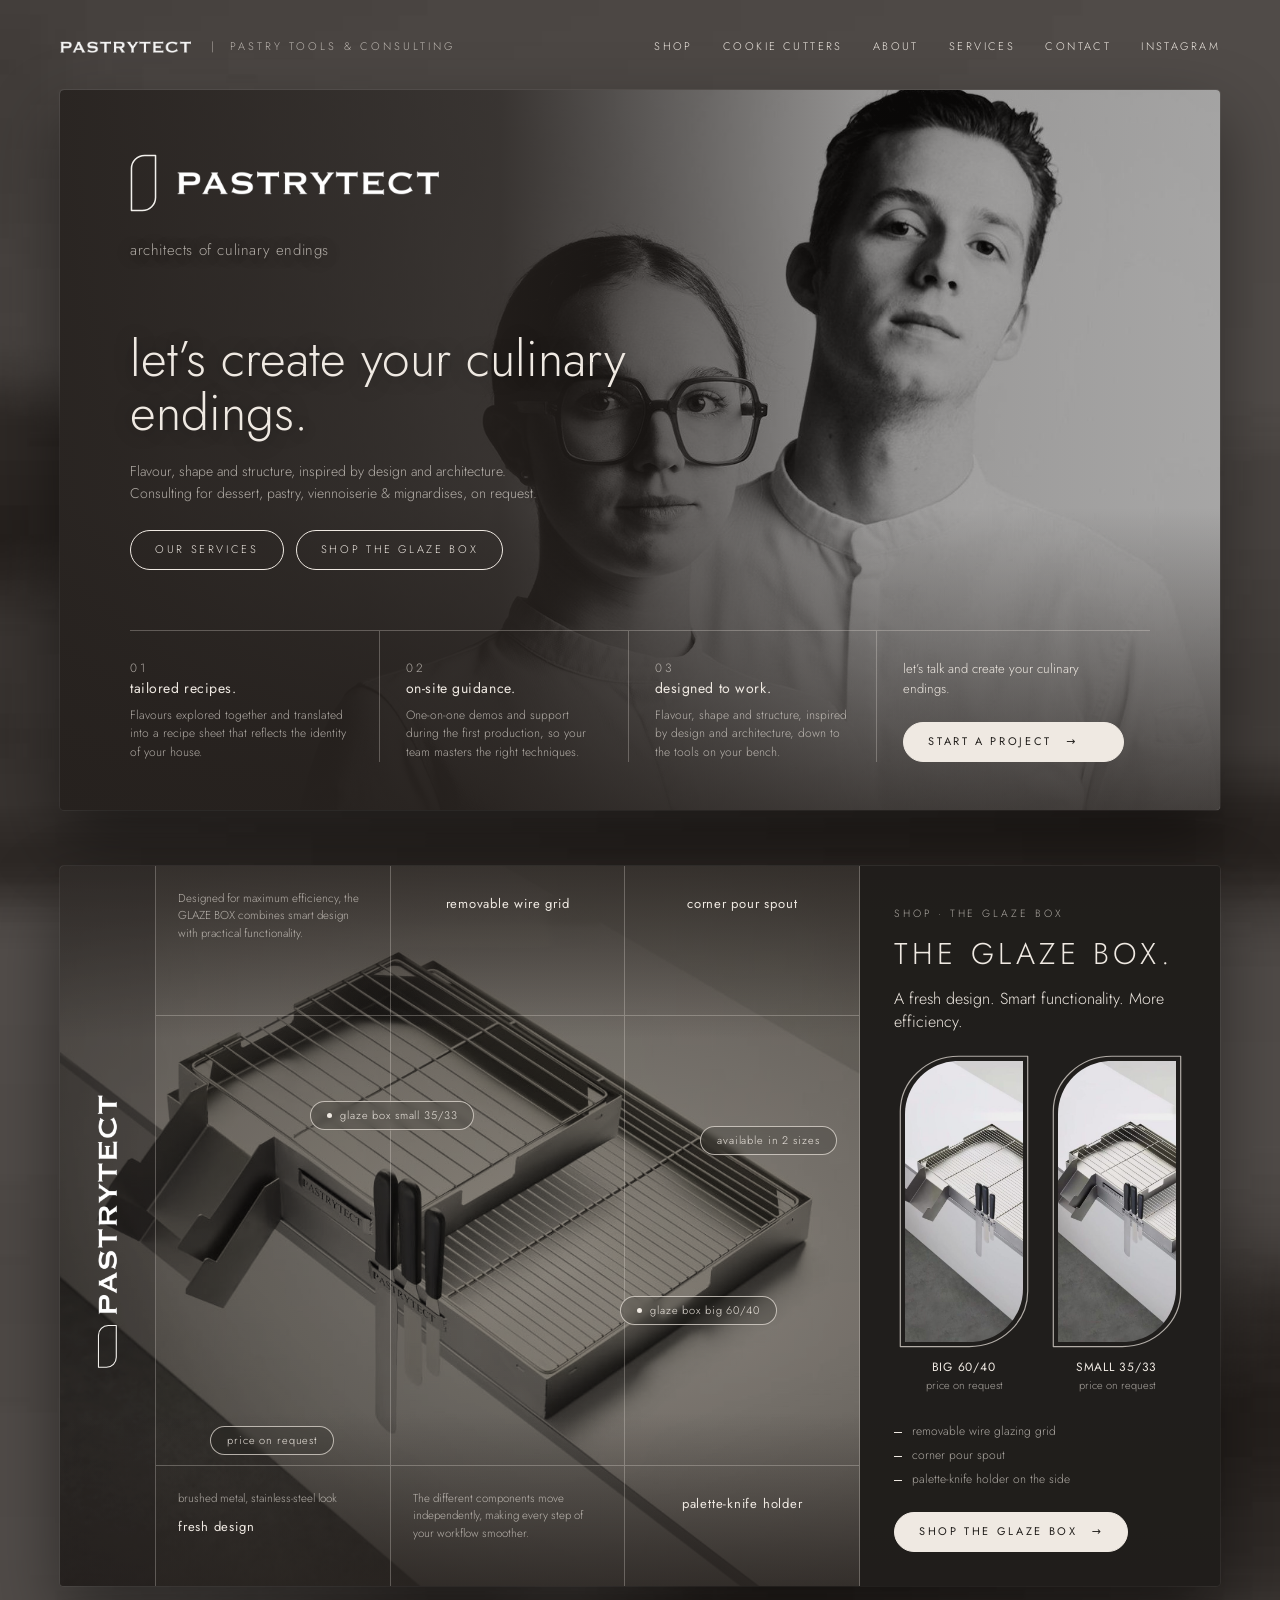
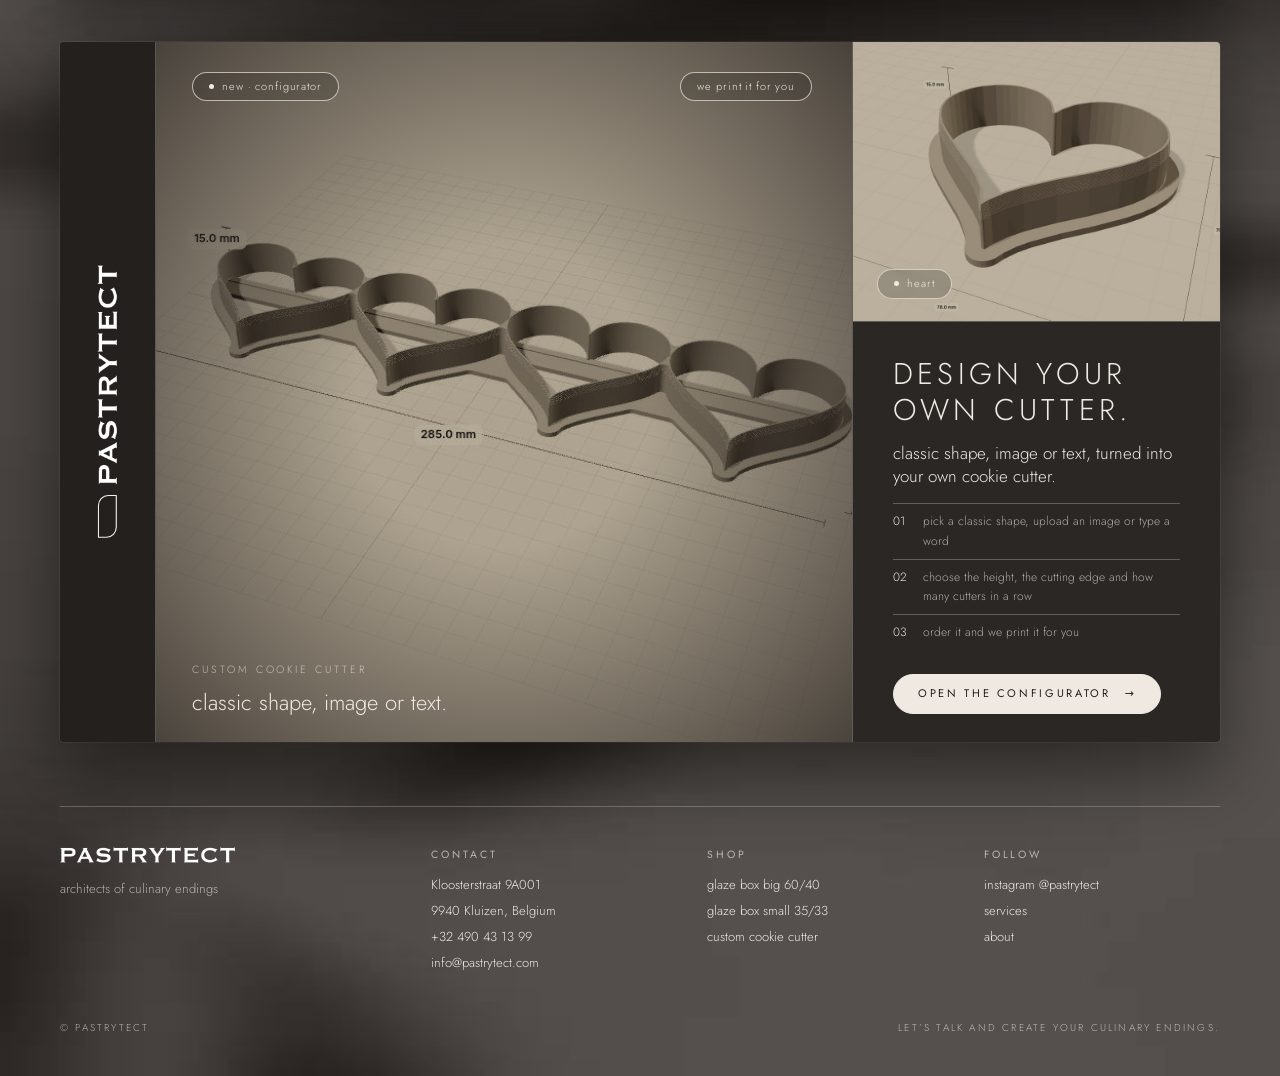
==== index.html @ 050d7090 "Website: logo-shaped photo frames and new slogan" ====
<!doctype html>
<html lang="en"><head><meta charset="utf-8"><meta name="viewport" content="width=device-width, initial-scale=1">
<title>PASTRYTECT — architects of culinary endings</title>
<meta name="description" content="PASTRYTECT: pastry consulting, the GLAZE BOX and a custom cookie cutter configurator. Let’s create your culinary endings.">
<meta name="theme-color" content="#2b2724">
<link rel="icon" href="data:image/svg+xml,%3Csvg xmlns=%27http://www.w3.org/2000/svg%27 viewBox=%270 0 32 32%27%3E%3Crect width=%2732%27 height=%2732%27 rx=%276%27 fill=%27%232b2724%27/%3E%3Cpath d=%27M10 27V12a6 6 0 0 1 6-6h6v14a6 6 0 0 1-6 6z%27 fill=%27none%27 stroke=%27%23efe9e2%27 stroke-width=%272%27/%3E%3C/svg%3E">
<style>@font-face{font-family:"Jost";font-weight:100 900;font-display:swap;src:url([data-uri]) format("woff2")}
:root{--ink:#efe9e2;--mute:rgba(239,233,226,.68);--line:rgba(239,233,226,.28);--panel:#2b2724;--taupe:#3b3530;--dark:#221f1c}
*{box-sizing:border-box;margin:0;padding:0}
html{scroll-behavior:smooth;-webkit-text-size-adjust:100%}
body{font-family:"Jost",system-ui,-apple-system,"Helvetica Neue",Arial,sans-serif;font-weight:300;color:var(--ink);background:var(--taupe) url([data-uri]) center top/100% 100% no-repeat;-webkit-font-smoothing:antialiased;font-size:13px;line-height:1.6;overflow-x:hidden;min-height:100vh}
img{display:block;max-width:100%}
a{color:inherit;text-decoration:none}
:focus-visible{outline:1px solid var(--ink);outline-offset:3px}
.wrap{max-width:1240px;margin:0 auto;padding:0 40px}
.caps{font-size:10.5px;letter-spacing:.28em;text-transform:uppercase}
.mute{color:var(--mute)}
/* top bar */
.top{position:relative;display:flex;justify-content:space-between;align-items:center;padding:34px 0 30px;font-size:11px;letter-spacing:.3em;text-transform:uppercase;z-index:20}
.top .home{display:flex;align-items:center;gap:14px;color:var(--mute)}
.top .home img{height:12px;width:auto;opacity:.95}
.top .home span{letter-spacing:.28em}
.top nav{display:flex;gap:30px;letter-spacing:.22em}
.top nav a{position:relative;padding:4px 0}
.top nav a::after{content:"";position:absolute;left:0;right:100%;bottom:0;height:1px;background:var(--ink);transition:right .25s}
.top nav a:hover::after,.top nav a[aria-current]::after{right:0}
.menu-toggle{position:absolute;opacity:0;pointer-events:none}
.burger{display:none;cursor:pointer;width:40px;height:40px;align-items:center;justify-content:center;flex-direction:column;gap:6px}
.burger i{display:block;width:22px;height:1px;background:var(--ink);transition:transform .25s}
/* panels */
.panel{position:relative;overflow:hidden;border-radius:4px;box-shadow:0 30px 70px rgba(0,0,0,.45),0 0 0 1px rgba(255,255,255,.07);background:var(--panel)}
.panel+.panel{margin-top:56px}
.ph{position:absolute;inset:0;width:100%;height:100%;object-fit:cover}
.pill{display:inline-flex;align-items:center;gap:8px;border:1px solid rgba(239,233,226,.7);border-radius:999px;padding:5px 16px;font-size:11px;letter-spacing:.08em;background:rgba(30,27,25,.22);-webkit-backdrop-filter:blur(3px);backdrop-filter:blur(3px);white-space:nowrap;transition:background .2s,color .2s}
a.pill:hover{background:var(--ink);color:var(--dark)}
a.pill:hover i{background:var(--dark)}
.pill i{width:5px;height:5px;border-radius:50%;background:var(--ink)}
.btn{display:inline-flex;align-items:center;gap:14px;border:1px solid var(--ink);border-radius:999px;padding:10px 24px;font-size:11px;letter-spacing:.24em;text-transform:uppercase;transition:background .2s,color .2s;white-space:nowrap}
.btn.solid{background:var(--ink);color:var(--dark);font-weight:400}
.btn.solid:hover{background:transparent;color:var(--ink)}
.btn:not(.solid):hover{background:var(--ink);color:var(--dark)}
.btns{display:flex;flex-wrap:wrap;gap:12px}
.brand{display:flex;align-items:center;gap:20px}
.brand img.m{height:58px;width:auto}
.brand img.w{height:24px;width:auto}
.side{position:relative;z-index:2;border-right:1px solid var(--line);display:flex;align-items:center;justify-content:center;background:rgba(30,27,25,.25)}
.vlogo{transform:rotate(-90deg);display:flex;align-items:center;gap:22px;white-space:nowrap}
.vlogo img{flex-shrink:0;max-width:none}
.vlogo img.m{height:44px;width:auto;transform:rotate(90deg)}
.vlogo img.w{height:20px;width:auto}
/* panel 1 */
.p1{min-height:720px}
.p1 .ph{object-position:70% 35%;filter:grayscale(1) contrast(1.05) brightness(.78)}
.p1::before{content:"";position:absolute;inset:0;background:linear-gradient(90deg,rgba(38,33,30,.96) 0%,rgba(38,33,30,.86) 38%,rgba(38,33,30,.25) 70%,rgba(38,33,30,.15) 100%),linear-gradient(0deg,rgba(38,33,30,.78),transparent 42%);z-index:1}
.p1 .in{position:relative;z-index:2;min-height:720px;display:flex;flex-direction:column;justify-content:space-between;padding:64px 70px 48px}
.p1 .tag{margin-top:26px;font-size:15px;color:var(--mute);letter-spacing:.04em}
.p1 h1{font-weight:300;font-size:50px;line-height:1.08;max-width:560px;margin-top:70px}
.p1 .tag,.p1 h1{text-shadow:0 1px 18px rgba(0,0,0,.35)}
.p1 .lede{max-width:430px;margin-top:20px;color:var(--mute);font-size:14px}
.p1 .lede+.btns{margin-top:26px}
.svc{display:grid;grid-template-columns:repeat(3,1fr) 1.1fr;border-top:1px solid var(--line);margin-top:48px;scroll-margin-top:30px}
.svc>div{padding:22px 26px 0 0}
.svc>div+div{padding-left:26px;border-left:1px solid var(--line)}
.svc h3{font-weight:400;font-size:14px;letter-spacing:.04em}
.svc p{font-size:12px;color:var(--mute);margin-top:6px;line-height:1.55}
.svc .cta{display:flex;flex-direction:column;justify-content:space-between;gap:14px}
.svc .cta p{font-size:13px;color:var(--ink)}
/* panel 2 */
.p2{height:720px;display:grid;grid-template-columns:96px 1fr 1fr 1fr 360px}
.p2 .ph{width:calc(100% - 360px);filter:brightness(.5) sepia(.35) saturate(.7) contrast(1.05);object-position:50% 46%}
.p2::before{content:"";position:absolute;inset:0;background:linear-gradient(180deg,rgba(38,33,30,.7) 0,rgba(38,33,30,0) 24%,rgba(38,33,30,0) 76%,rgba(38,33,30,.75) 100%),radial-gradient(ellipse at 45% 55%,rgba(43,39,36,0) 0%,rgba(43,39,36,.5) 80%);z-index:1}
.gcol{position:relative;z-index:2;border-right:1px solid var(--line);display:grid;grid-template-rows:150px 1fr 120px}
.gcol>div{border-bottom:1px solid var(--line);padding:24px 22px}
.gcol>div:last-child{border-bottom:0}
.gcol .t{font-size:11.5px;color:var(--mute);line-height:1.55;max-width:200px}
.gcol h4{font-weight:400;font-size:13px;letter-spacing:.06em;text-align:center;margin-top:4px}
.gcol h4.l{text-align:left;margin-top:10px}
.pills{position:absolute;z-index:3;left:0;top:0;width:calc(100% - 360px);height:100%;pointer-events:none}
.pills .pill{position:absolute;pointer-events:auto}
.shopcol{position:relative;z-index:2;background:rgba(32,29,27,.9);padding:40px 34px 34px;display:flex;flex-direction:column}
.shopcol h2,.p3 h2,.pdp h1,.section-title{font-weight:300;font-size:30px;letter-spacing:.14em;text-transform:uppercase;line-height:1.2}
.shopcol .sub{font-size:16px;margin-top:16px;line-height:1.4}
.prods{display:grid;grid-template-columns:1fr 1fr;gap:14px;margin-top:28px}
.prods a{display:flex;flex-direction:column;align-items:center;text-align:center}
.prods .sym{width:min(100%,118px)}
.prods a:hover img{transform:scale(1.05)}
.prods a:hover .sym-line path{stroke:var(--ink)}
.prods b{display:block;font-weight:400;font-size:12px;letter-spacing:.06em;margin-top:16px;text-transform:uppercase}
.prods a>span{font-size:11px;color:var(--mute)}
.dash{list-style:none;font-size:12px;color:var(--mute)}
.dash li{padding-left:18px;position:relative;margin-top:5px}
.dash li::before{content:"";position:absolute;left:0;top:10px;width:8px;height:1px;background:var(--ink)}
.shopcol .dash{margin-top:22px}
.shopcol .btn{margin-top:auto;align-self:flex-start}
/* panel 3 */
.p3{height:700px;display:grid;grid-template-columns:96px 1.9fr 1fr}
.p3 .side{background:rgba(30,27,25,.55)}
.p3 .vis{position:relative;overflow:hidden;border-right:1px solid var(--line);display:block}
.p3 .vis img{position:absolute;inset:0;width:100%;height:100%;object-fit:cover;filter:brightness(.62) sepia(.5) saturate(.8) contrast(1.08);transition:transform .6s}
.p3 .vis:hover img{transform:scale(1.03)}
.p3 .vis::after{content:"";position:absolute;inset:0;background:radial-gradient(ellipse at 50% 50%,rgba(38,33,30,0) 30%,rgba(38,33,30,.75) 100%)}
.p3 .vis .pill{position:absolute;z-index:2}
.p3 .vis .lbl{position:absolute;z-index:2;left:36px;bottom:30px}
.p3 .vis .lbl p+p{font-size:22px;margin-top:6px}
.p3 .right{display:grid;grid-template-rows:280px 1fr}
.p3 .thumb{position:relative;border-bottom:1px solid var(--line);overflow:hidden;display:block}
.p3 .thumb img{width:100%;height:100%;object-fit:cover;filter:brightness(.7) sepia(.35)}
.p3 .thumb .pill{position:absolute;left:24px;bottom:22px}
.p3 .copy{padding:34px 40px 36px;display:flex;flex-direction:column}
.p3 .q{font-size:17px;margin-top:14px;line-height:1.35}
.steps{list-style:none;margin-top:16px;font-size:12px;color:var(--mute)}
.steps li{display:grid;grid-template-columns:30px 1fr;padding:8px 0;border-top:1px solid var(--line)}
.steps li span{color:var(--ink)}
.p3 .btn{margin-top:auto;align-self:flex-start}
/* footer */
footer{padding:64px 0 40px;scroll-margin-top:20px}
.fgrid{display:grid;grid-template-columns:1.4fr 1fr 1fr 1fr;gap:40px;border-top:1px solid var(--line);padding-top:40px}
.fgrid .w{height:16px;width:auto}
.fgrid .tag{margin-top:16px;color:var(--mute);max-width:280px}
.fgrid h4{font-weight:400;font-size:10.5px;letter-spacing:.28em;text-transform:uppercase;color:var(--mute);margin-bottom:12px}
.fgrid ul{list-style:none;font-size:13px}
.fgrid li+li{margin-top:5px}
.fgrid a:hover{color:var(--mute)}
.fbot{display:flex;justify-content:space-between;margin-top:46px;font-size:10px;letter-spacing:.22em;text-transform:uppercase;color:var(--mute)}
.mob{display:none!important}
/* ---------- product page ---------- */
.crumbs{font-size:10.5px;letter-spacing:.24em;text-transform:uppercase;color:var(--mute);margin:0 0 18px}
.crumbs a:hover{color:var(--ink)}
.pdp{display:grid;grid-template-columns:96px 1.25fr 1fr;scroll-margin-top:24px}
.gal{display:grid;grid-template-columns:1fr 1fr;grid-template-rows:minmax(440px,1fr) auto;gap:1px;background:var(--line);border-right:1px solid var(--line)}
.gal figure{position:relative;overflow:hidden;background:var(--dark)}
.gal figure.wide{grid-column:1/-1}
.gal figure.wide img{position:absolute;inset:0}
.gal figure:not(.wide){aspect-ratio:1/1}
.gal img{width:100%;height:100%;object-fit:cover}
.gal figure .pill{position:absolute;left:20px;bottom:18px}
.info{padding:44px 40px 40px;display:flex;flex-direction:column}
.pdp h1{margin-top:14px}
.price{font-size:20px;margin-top:18px}
.note{color:var(--mute);margin-top:4px;max-width:360px}
.sizes{display:flex;gap:26px;margin-top:24px;flex-wrap:wrap}
.sizes a{display:flex;align-items:flex-end;gap:12px;font-size:11px;letter-spacing:.1em;color:var(--mute)}
.sizes .sym{width:34px;--o:3px}
.sizes em{font-style:normal;padding-bottom:2px;border-bottom:1px solid transparent}
.sizes a img{filter:brightness(.6) grayscale(.4);transition:filter .3s}
.sizes a.on,.sizes a:hover{color:var(--ink)}
.sizes a.on em{border-color:var(--ink)}
.sizes a.on img,.sizes a:hover img{filter:none}
.sizes a.on .sym-line path,.sizes a:hover .sym-line path{stroke:var(--ink)}
.info .btns{margin-top:24px}
.desc{margin-top:28px;font-size:13.5px;color:var(--mute);line-height:1.65}
.desc p+p{margin-top:10px;color:var(--ink)}
.spec{list-style:none;margin-top:24px;font-size:12px}
.spec li{display:grid;grid-template-columns:150px 1fr;gap:16px;padding:9px 0;border-top:1px solid var(--line)}
.spec li:last-child{border-bottom:1px solid var(--line)}
.spec li span:first-child{color:var(--mute);letter-spacing:.06em}
.tbc{font-style:italic;color:var(--mute)}
.related{display:grid;grid-template-columns:96px 1fr 1fr}
.related a.card{position:relative;min-height:380px;display:flex;flex-direction:column;justify-content:flex-end;padding:30px 34px;overflow:hidden;border-right:1px solid var(--line)}
.related a.card:last-child{border-right:0}
.related a.card img{position:absolute;inset:0;width:100%;height:100%;object-fit:cover;filter:brightness(.5) sepia(.35) saturate(.75);transition:transform .6s}
.related a.card:hover img{transform:scale(1.04)}
.related a.card::after{content:"";position:absolute;inset:0;background:linear-gradient(0deg,rgba(34,31,28,.9),rgba(34,31,28,0) 65%)}
.related a.card>*:not(img){position:relative;z-index:2}
.related .card h3{font-weight:300;font-size:24px;letter-spacing:.12em;text-transform:uppercase;margin-top:8px}
.related .card p{color:var(--mute);margin-top:6px;max-width:380px}
.related .card .pill{align-self:flex-start;margin-top:16px}
/* ---------- tablet ---------- */
@media (max-width:1100px){
 .top nav{gap:20px}
 .p2{grid-template-columns:70px 1fr 1fr 1fr 320px}.p2 .ph,.pills{width:calc(100% - 320px)}
 .p3{grid-template-columns:70px 1.5fr 1fr}
 .pdp{grid-template-columns:70px 1fr 1fr}.related{grid-template-columns:70px 1fr 1fr}
}
/* ---------- mobile ---------- */
@media (max-width:860px){
 .wrap{padding:0 14px}
 .top{padding:18px 4px 16px;flex-wrap:wrap}
 .top .home span{display:none}
 .top .home img{height:13px}
 .burger{display:flex}
 .top nav{display:none;position:absolute;top:100%;left:0;right:0;flex-direction:column;gap:0;background:rgba(34,31,28,.97);border:1px solid var(--line);border-radius:4px;padding:8px 20px;box-shadow:0 20px 40px rgba(0,0,0,.4)}
 .top nav a{padding:13px 0;border-bottom:1px solid var(--line)}
 .top nav a:last-child{border-bottom:0}
 .top nav a::after{display:none}
 .menu-toggle:checked~nav{display:flex}
 .menu-toggle:checked~.burger i:first-child{transform:translateY(3.5px) rotate(45deg)}
 .menu-toggle:checked~.burger i:last-child{transform:translateY(-3.5px) rotate(-45deg)}
 .dsk{display:none!important}
 .mob{display:inline-flex!important}
 .panel+.panel{margin-top:30px}
 .p1,.p1 .in{min-height:0}
 .p1 .ph{height:420px;object-position:72% 30%}
 .p1::before{background:linear-gradient(180deg,rgba(38,33,30,.2) 0,rgba(38,33,30,.55) 260px,rgba(38,33,30,.98) 430px)}
 .p1 .in{padding:34px 22px 28px}
 .brand img.m{height:40px}.brand img.w{height:16px}
 .p1 h1{font-size:34px;margin-top:190px}
 .p1 .lede{font-size:13px}
 .svc{grid-template-columns:1fr;margin-top:28px}
 .svc>div,.svc>div+div{padding:16px 0;border-left:0;border-bottom:1px solid var(--line)}
 .svc>div:last-child{border-bottom:0;padding-bottom:0}
 .p2{height:auto;grid-template-columns:44px 1fr 1fr}
 .p2 .ph{height:560px;width:100%;object-position:38% 46%}
 .p2::before{height:560px}
 .pills{width:100%;height:560px}
 .vlogo{gap:14px}.vlogo img.m{height:28px}.vlogo img.w{height:13px}
 .gcol{grid-template-rows:120px 300px 140px}
 .gcol>div{padding:16px 14px}
 .gcol.g3{display:none}
 .gcol .t{font-size:10.5px}
 .shopcol{grid-column:1/-1;padding:30px 22px;background:var(--dark)}
 .shopcol .btn{margin-top:24px}
 .p3{height:auto;grid-template-columns:44px 1fr}
 .p3 .side{grid-row:1/3}
 .p3 .vis{height:330px;border-right:0}
 .p3 .right{grid-template-rows:200px auto;grid-column:2}
 .p3 .thumb{border-top:1px solid var(--line)}
 .p3 .copy{padding:28px 22px 30px}
 .p3 .btn{margin-top:22px}
 .p3 h2,.shopcol h2,.pdp h1,.section-title{font-size:24px}
 .fgrid{grid-template-columns:1fr 1fr;gap:30px 20px}
 .fgrid>div:first-child{grid-column:1/-1}
 .fbot{flex-direction:column;gap:6px}
 .pdp{grid-template-columns:44px 1fr}
 .pdp .side{grid-row:1/3}
 .gal{border-right:0;grid-template-rows:auto auto}
 .gal figure.wide{aspect-ratio:4/3.4}
 .info{grid-column:2;padding:30px 22px 32px;border-top:1px solid var(--line)}
 .spec li{grid-template-columns:110px 1fr}
 .related{grid-template-columns:44px 1fr}
 .related .side{grid-row:1/3}
 .related a.card{grid-column:2;min-height:300px;border-right:0;padding:24px 22px}
 .related a.card+a.card{border-top:1px solid var(--line)}
}

/* pastrytect symbol frame: tall shape, rounded top-left & bottom-right (matches the logo mark, w:h = 100:238) */
.sym{--o:6px;position:relative;display:block;aspect-ratio:100/238;flex:none}
.sym .im{position:absolute;inset:0;overflow:hidden;
 -webkit-mask:url("data:image/svg+xml,%3Csvg xmlns='http://www.w3.org/2000/svg' viewBox='0 0 100 238' preserveAspectRatio='none'%3E%3Cpath d='M0 238V45A45 45 0 0 1 45 0H100V193A45 45 0 0 1 55 238Z'/%3E%3C/svg%3E") center/100% 100% no-repeat;
 mask:url("data:image/svg+xml,%3Csvg xmlns='http://www.w3.org/2000/svg' viewBox='0 0 100 238' preserveAspectRatio='none'%3E%3Cpath d='M0 238V45A45 45 0 0 1 45 0H100V193A45 45 0 0 1 55 238Z'/%3E%3C/svg%3E") center/100% 100% no-repeat}
.sym img{width:100%;height:100%;object-fit:cover;filter:brightness(.92) contrast(1.03);transition:transform .5s,filter .3s}
.sym-line{position:absolute;inset:calc(var(--o)*-1);width:calc(100% + var(--o)*2);height:calc(100% + var(--o)*2);pointer-events:none;overflow:visible}
.sym-line path{fill:none;stroke:rgba(239,233,226,.7);stroke-width:1.2px;vector-effect:non-scaling-stroke;stroke-linejoin:round;transition:stroke .3s}
</style></head><body>
<div class="wrap">
  <header class="top">
    <a class="home" href="index.html" aria-label="PASTRYTECT home"><img src="[data-uri]" alt="PASTRYTECT"><span>&nbsp;|&nbsp; pastry tools &amp; consulting</span></a>
    <input type="checkbox" id="menu" class="menu-toggle" aria-label="open menu">
    <label for="menu" class="burger" aria-hidden="true"><i></i><i></i></label>
    <nav aria-label="main"><a href="product.html">shop</a><a href="configurator/">cookie cutters</a><a href="#about">about</a><a href="#services">services</a><a href="#contact">contact</a><a href="https://www.instagram.com/pastrytect/" target="_blank" rel="noopener">instagram</a></nav>
  </header>

  <main>
  <!-- PANEL 1 · about + consulting -->
  <section class="panel p1" id="about" aria-label="about PASTRYTECT">
    <img class="ph" src="[data-uri]" alt="Maxime Gaethofs and Brent Maes, the pastrytects, in white chef jackets">
    <div class="in">
      <div>
        <div class="brand"><img class="m" src="[data-uri]" alt=""><img class="w" src="[data-uri]" alt="PASTRYTECT"></div>
        <p class="tag">architects of culinary endings</p>
        <h1>let’s create your culinary endings.</h1>
        <p class="lede">Flavour, shape and structure, inspired by design and architecture. Consulting for dessert, pastry, viennoiserie &amp; mignardises, on request.</p>
        <div class="btns"><a class="btn" href="#services">our services</a><a class="btn" href="product.html">shop the glaze box</a></div>
      </div>
      <div class="svc" id="services">
        <div><p class="caps mute">01</p><h3>tailored recipes.</h3><p>Flavours explored together and translated into a recipe sheet that reflects the identity of your house.</p></div>
        <div><p class="caps mute">02</p><h3>on-site guidance.</h3><p>One-on-one demos and support during the first production, so your team masters the right techniques.</p></div>
        <div><p class="caps mute">03</p><h3>designed to work.</h3><p>Flavour, shape and structure, inspired by design and architecture, down to the tools on your bench.</p></div>
        <div class="cta"><p>let’s talk and create your culinary endings.</p><a class="btn solid" href="mailto:info@pastrytect.com?subject=Consulting%20project">start a project <span aria-hidden="true">→</span></a></div>
      </div>
    </div>
  </section>

  <!-- PANEL 2 · shop -->
  <section class="panel p2" id="shop" aria-label="shop the glaze box">
    <img class="ph" src="[data-uri]" alt="Glaze Box Small 35/33 next to the Glaze Box Big 60/40">
    <div class="side" aria-hidden="true"><div class="vlogo"><img class="m" src="[data-uri]" alt=""><img class="w" src="[data-uri]" alt=""></div></div>
    <div class="gcol"><div><p class="t">Designed for maximum efficiency, the GLAZE BOX combines smart design with practical functionality.</p></div><div></div><div><p class="t">brushed metal, stainless-steel look</p><h4 class="l dsk">fresh design</h4></div></div>
    <div class="gcol"><div><h4>removable wire grid</h4></div><div></div><div><p class="t">The different components move independently, making every step of your workflow smoother.</p></div></div>
    <div class="gcol g3"><div><h4>corner pour spout</h4></div><div></div><div><h4>palette-knife holder</h4></div></div>
    <div class="pills">
      <a class="pill dsk" href="product.html#small" style="left:250px;top:235px"><i></i>glaze box small 35/33</a>
      <a class="pill dsk" href="product.html#big" style="left:560px;top:430px"><i></i>glaze box big 60/40</a>
      <span class="pill dsk" style="left:640px;top:260px">available in 2 sizes</span>
      <span class="pill dsk" style="left:150px;top:560px">price on request</span>
      <a class="pill mob" href="product.html#small" style="left:62px;top:150px"><i></i>small 35/33</a>
      <a class="pill mob" href="product.html#big" style="left:150px;top:350px"><i></i>big 60/40</a>
    </div>
    <div class="shopcol">
      <p class="caps mute">shop · the glaze box</p>
      <h2 style="margin-top:14px">the glaze box.</h2>
      <p class="sub">A fresh design. Smart functionality. More efficiency.</p>
      <div class="prods">
        <a href="product.html#big"><span class="sym"><span class="im"><img src="[data-uri]" alt="Glaze Box Big 60/40"></span><svg class="sym-line" viewBox="0 0 100 238" preserveAspectRatio="none" aria-hidden="true"><path d="M1 237V46A45 45 0 0 1 46 1H99V192A45 45 0 0 1 54 237Z"/></svg></span><b>big 60/40</b><span>price on request</span></a>
        <a href="product.html#small"><span class="sym"><span class="im"><img src="[data-uri]" alt="Glaze Box Small 35/33 next to the Big"></span><svg class="sym-line" viewBox="0 0 100 238" preserveAspectRatio="none" aria-hidden="true"><path d="M1 237V46A45 45 0 0 1 46 1H99V192A45 45 0 0 1 54 237Z"/></svg></span><b>small 35/33</b><span>price on request</span></a>
      </div>
      <ul class="dash"><li>removable wire glazing grid</li><li>corner pour spout</li><li>palette-knife holder on the side</li></ul>
      <a class="btn solid" href="product.html">shop the glaze box <span aria-hidden="true">→</span></a>
    </div>
  </section>

  <!-- PANEL 3 · cookie cutter configurator -->
  <section class="panel p3" id="cookie-cutters" aria-label="custom cookie cutter configurator">
    <div class="side" aria-hidden="true"><div class="vlogo"><img class="m" src="[data-uri]" alt=""><img class="w" src="[data-uri]" alt=""></div></div>
    <a class="vis" href="configurator/" aria-label="open the cookie cutter configurator"><img src="[data-uri]" alt="3D preview of a row of heart-shaped cookie cutters in the configurator">
      <span class="pill" style="left:36px;top:30px"><i></i>new · configurator</span>
      <span class="pill dsk" style="right:40px;top:30px">we print it for you</span>
      <div class="lbl"><p class="caps mute">custom cookie cutter</p><p>classic shape, image or text.</p></div>
    </a>
    <div class="right">
      <a class="thumb" href="configurator/" aria-label="open the cookie cutter configurator"><img src="[data-uri]" alt="3D preview of a heart-shaped cookie cutter"><span class="pill"><i></i>heart</span></a>
      <div class="copy">
        <h2>design your own cutter.</h2>
        <p class="q">classic shape, image or text, turned into your own cookie cutter.</p>
        <ol class="steps"><li><span>01</span>pick a classic shape, upload an image or type a word</li><li><span>02</span>choose the height, the cutting edge and how many cutters in a row</li><li><span>03</span>order it and we print it for you</li></ol>
        <a class="btn solid" href="configurator/" style="margin-top:24px">open the configurator <span aria-hidden="true">→</span></a>
      </div>
    </div>
  </section>
  </main>

  <footer id="contact">
    <div class="fgrid">
      <div><img class="w" src="[data-uri]" alt="PASTRYTECT"><p class="tag">architects of culinary endings</p></div>
      <div><h4>contact</h4><ul><li>Kloosterstraat 9A001</li><li>9940 Kluizen, Belgium</li><li><a href="tel:+32490431399">+32 490 43 13 99</a></li><li><a href="mailto:info@pastrytect.com">info@pastrytect.com</a></li></ul></div>
      <div><h4>shop</h4><ul><li><a href="product.html#big">glaze box big 60/40</a></li><li><a href="product.html#small">glaze box small 35/33</a></li><li><a href="configurator/">custom cookie cutter</a></li></ul></div>
      <div><h4>follow</h4><ul><li><a href="https://www.instagram.com/pastrytect/" target="_blank" rel="noopener">instagram @pastrytect</a></li><li><a href="#services">services</a></li><li><a href="#about">about</a></li></ul></div>
    </div>
    <div class="fbot"><span>© PASTRYTECT</span><span>let’s talk and create your culinary endings.</span></div>
  </footer>
</div>
</body></html>
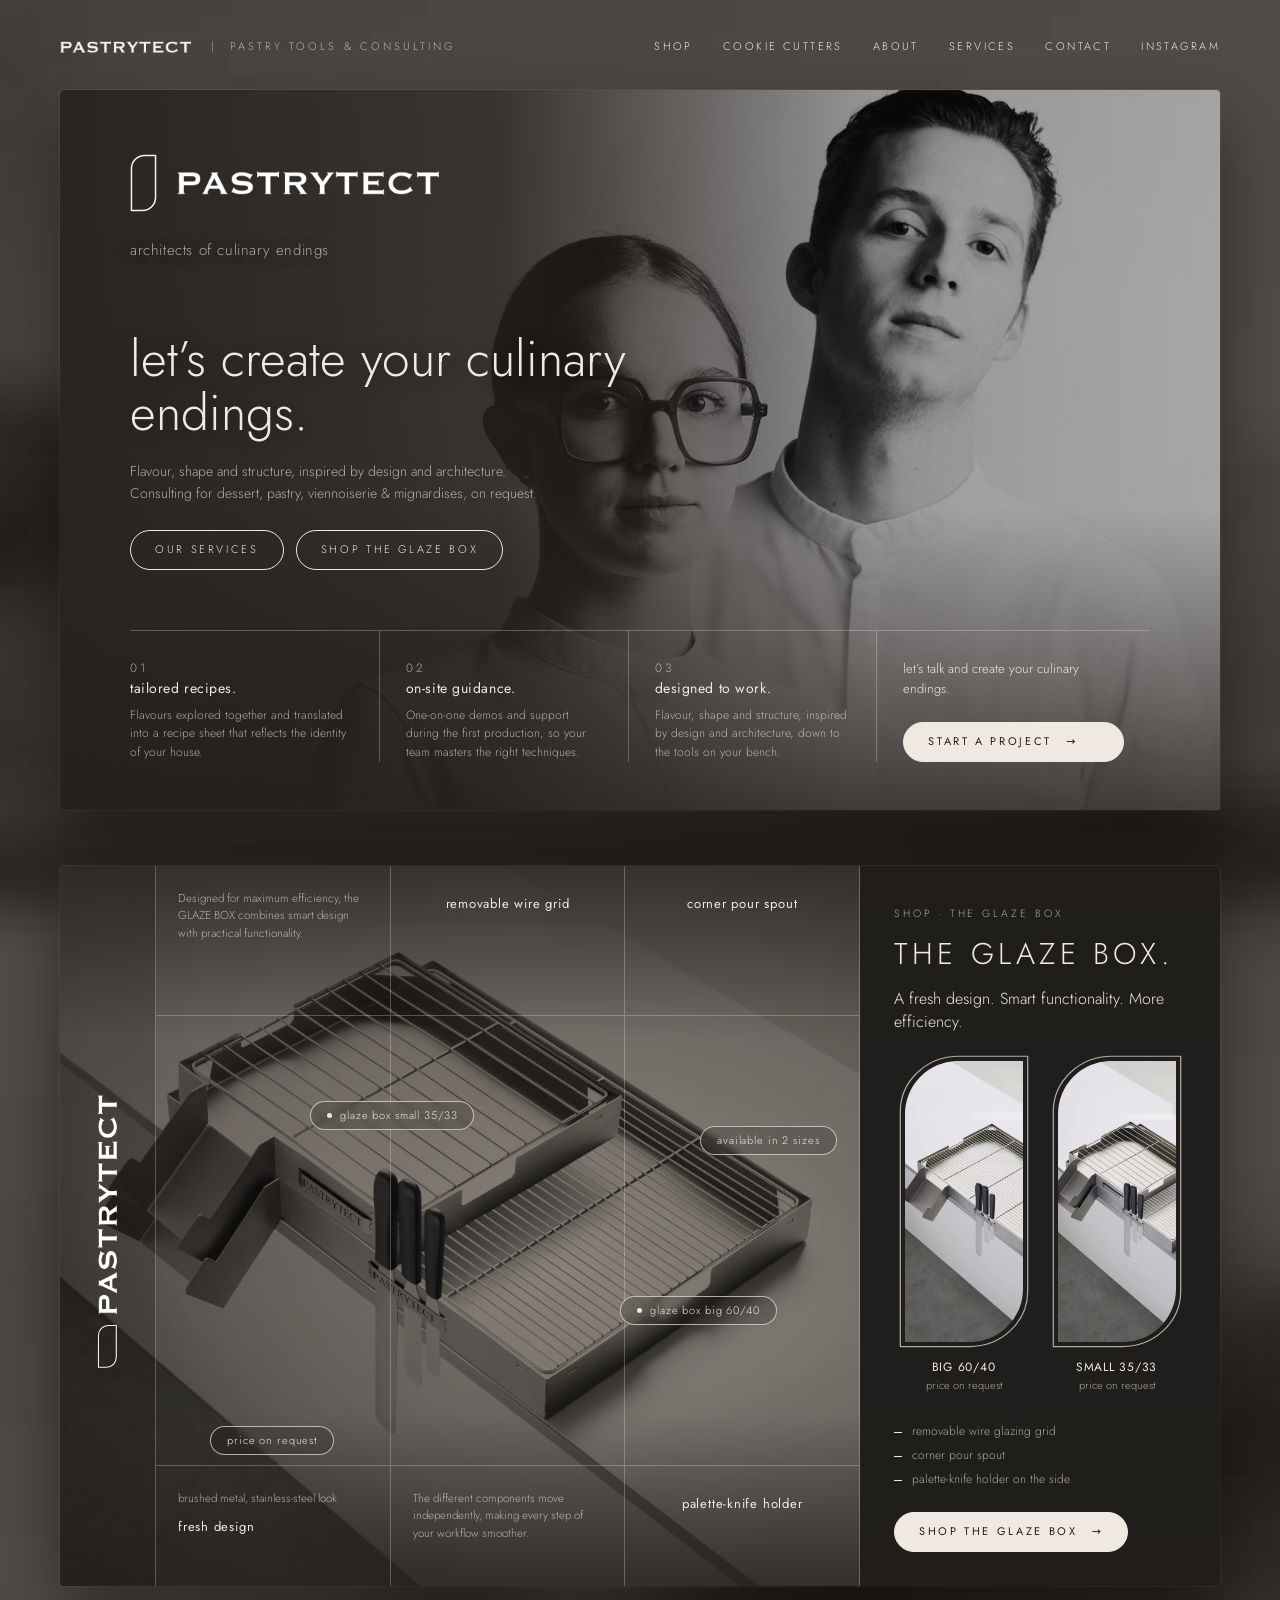
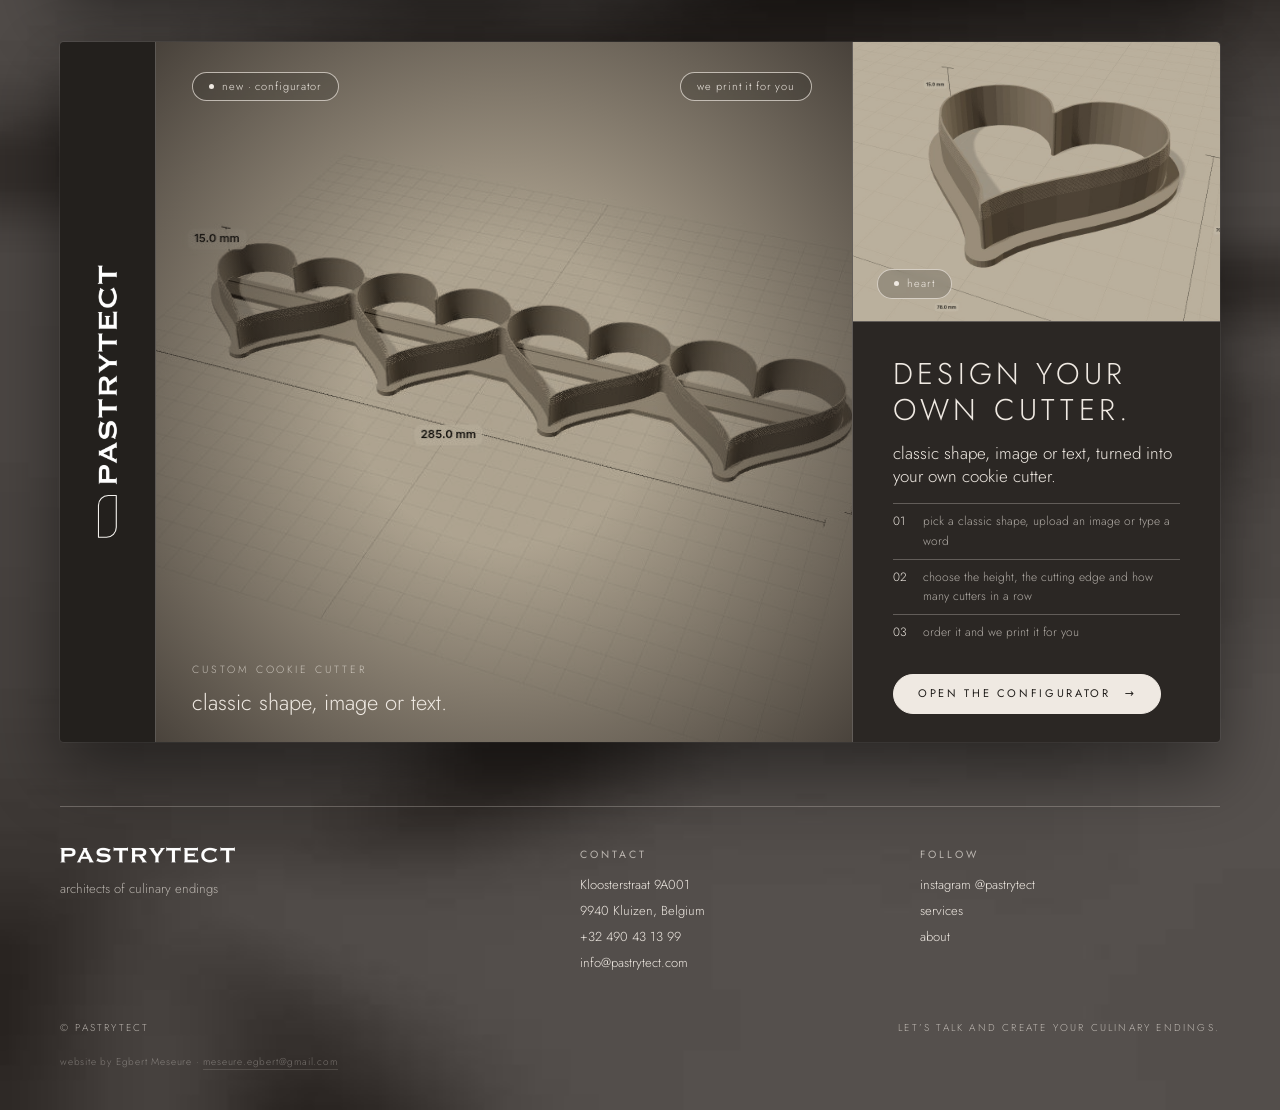
==== commit 82de2a8f: "Website: contact page with gallery, footer credit" ====
--- a/index.html
+++ b/index.html
@@ -114,7 +114,7 @@
 .p3 .btn{margin-top:auto;align-self:flex-start}
 /* footer */
 footer{padding:64px 0 40px;scroll-margin-top:20px}
-.fgrid{display:grid;grid-template-columns:1.4fr 1fr 1fr 1fr;gap:40px;border-top:1px solid var(--line);padding-top:40px}
+.fgrid{display:grid;grid-template-columns:1.6fr 1fr 1fr;gap:40px;border-top:1px solid var(--line);padding-top:40px}
 .fgrid .w{height:16px;width:auto}
 .fgrid .tag{margin-top:16px;color:var(--mute);max-width:280px}
 .fgrid h4{font-weight:400;font-size:10.5px;letter-spacing:.28em;text-transform:uppercase;color:var(--mute);margin-bottom:12px}
@@ -241,13 +241,105 @@
 .sym img{width:100%;height:100%;object-fit:cover;filter:brightness(.92) contrast(1.03);transition:transform .5s,filter .3s}
 .sym-line{position:absolute;inset:calc(var(--o)*-1);width:calc(100% + var(--o)*2);height:calc(100% + var(--o)*2);pointer-events:none;overflow:visible}
 .sym-line path{fill:none;stroke:rgba(239,233,226,.7);stroke-width:1.2px;vector-effect:non-scaling-stroke;stroke-linejoin:round;transition:stroke .3s}
+/* mirrored symbol (rounded top-right & bottom-left) for rhythm */
+.sym.flip .im{-webkit-mask-image:url("data:image/svg+xml,%3Csvg xmlns='http://www.w3.org/2000/svg' viewBox='0 0 100 238' preserveAspectRatio='none'%3E%3Cpath d='M100 238V45A45 45 0 0 0 55 0H0V193A45 45 0 0 0 45 238Z'/%3E%3C/svg%3E");mask-image:url("data:image/svg+xml,%3Csvg xmlns='http://www.w3.org/2000/svg' viewBox='0 0 100 238' preserveAspectRatio='none'%3E%3Cpath d='M100 238V45A45 45 0 0 0 55 0H0V193A45 45 0 0 0 45 238Z'/%3E%3C/svg%3E")}
+.sym.flip .sym-line{transform:scaleX(-1)}
+/* designer credit */
+.credit{margin-top:18px;font-size:10px;letter-spacing:.08em;color:rgba(239,233,226,.36)}
+.credit a{border-bottom:1px solid rgba(239,233,226,.14)}
+.credit a:hover{color:var(--mute)}
+/* ---------- contact page ---------- */
+.cx-hero{min-height:640px;display:grid;grid-template-columns:96px 1fr}
+.cx-hero .ph{left:auto;width:52%;object-position:50% 30%;filter:grayscale(1) contrast(1.05) brightness(.72)}
+.cx-hero::before{content:"";position:absolute;inset:0;background:linear-gradient(90deg,rgba(38,33,30,1) 0%,rgba(38,33,30,.97) 46%,rgba(38,33,30,.35) 70%,rgba(38,33,30,.2) 100%);z-index:1}
+.cx-hero .in{position:relative;z-index:2;padding:60px 64px 52px;display:flex;flex-direction:column}
+.cx-hero h1{font-weight:300;font-size:50px;line-height:1.08;max-width:560px;margin-top:40px}
+.cx-hero .lede{max-width:460px;margin-top:22px;color:var(--mute);font-size:14px}
+.cx-hero .btns{margin-top:28px}
+.cx-details{list-style:none;display:grid;grid-template-columns:repeat(4,auto);justify-content:start;gap:0;margin-top:auto;padding-top:48px;max-width:640px}
+.cx-details li{display:flex;flex-direction:column;gap:6px;padding:16px 26px 0 0;border-top:1px solid var(--line);font-size:13px}
+.cx-details li+li{padding-left:26px;border-left:1px solid var(--line)}
+.cx-details a:hover{color:var(--mute)}
+.cx-work{padding:52px 0 60px}
+.cx-head{display:flex;justify-content:space-between;align-items:flex-end;gap:20px;padding:0 60px 40px}
+.cx-head h2{margin-top:12px}
+.marquee{display:flex;overflow:hidden;-webkit-mask-image:linear-gradient(90deg,transparent,#000 6%,#000 94%,transparent);mask-image:linear-gradient(90deg,transparent,#000 6%,#000 94%,transparent)}
+.marquee+.marquee{margin-top:34px}
+.track{list-style:none;display:flex;align-items:center;flex:none;animation:cx-scroll 110s linear infinite}
+.marquee.b .track{animation-direction:reverse;animation-duration:130s}
+.marquee:hover .track{animation-play-state:paused}
+.track .sym{margin:0 22px;--o:6px}
+.track .s1{width:150px}.track .s2{width:118px}.track .s3{width:92px}
+.track .im{background:var(--dark) center/cover no-repeat;transition:transform .6s,filter .4s;filter:brightness(.92) contrast(1.03)}
+.track .sym:hover .im{filter:brightness(1.02)}
+.track .sym:hover .sym-line path{stroke:var(--ink)}
+@keyframes cx-scroll{from{transform:translateX(0)}to{transform:translateX(-100%)}}
+@media (prefers-reduced-motion:reduce){
+ .marquee{flex-wrap:wrap;justify-content:center;-webkit-mask-image:none;mask-image:none}
+ .track{animation:none;flex-wrap:wrap;justify-content:center;flex:1 1 100%;row-gap:30px}
+ .track.dup{display:none}
+}
+.cx-form{display:grid;grid-template-columns:96px 1.5fr 1fr}
+.enq{padding:52px 56px 48px;border-right:1px solid var(--line)}
+.enq h2{margin-top:12px}
+.fields{display:grid;grid-template-columns:1fr 1fr;gap:20px 26px;margin-top:30px}
+.fields label{display:flex;flex-direction:column;gap:8px}
+.fields label span{font-size:10.5px;letter-spacing:.24em;text-transform:uppercase;color:var(--mute)}
+.fields .full{grid-column:1/-1}
+.fields input,.fields select,.fields textarea{font:inherit;font-size:14px;color:var(--ink);background:rgba(34,31,28,.6);border:1px solid var(--line);border-radius:3px;padding:11px 14px;outline:none;transition:border-color .2s}
+.fields select{appearance:none;-webkit-appearance:none;background-image:linear-gradient(45deg,transparent 50%,var(--ink) 50%),linear-gradient(-45deg,transparent 50%,var(--ink) 50%);background-position:calc(100% - 18px) 50%,calc(100% - 13px) 50%;background-size:5px 5px;background-repeat:no-repeat;padding-right:36px}
+.fields select option{background:var(--dark)}
+.fields textarea{resize:vertical;min-height:130px}
+.fields input:focus,.fields select:focus,.fields textarea:focus{border-color:var(--ink)}
+.send{display:flex;align-items:flex-start;gap:26px;margin-top:26px}
+.send button{cursor:pointer;font-family:inherit;flex:none}
+.honest{font-size:11.5px;color:var(--mute);max-width:380px;line-height:1.55}
+.honest a{color:var(--ink)}
+.cx-svc{padding:52px 44px 48px;background:rgba(30,27,25,.35)}
+.svc-list{list-style:none;margin-top:18px}
+.svc-list li{display:flex;flex-direction:column;gap:6px;padding:18px 0;border-top:1px solid var(--line)}
+.svc-list li:last-child{border-bottom:1px solid var(--line)}
+.svc-list b{font-weight:400;font-size:15px;letter-spacing:.12em;text-transform:uppercase}
+.svc-list span{font-size:12.5px;color:var(--mute);line-height:1.55}
+@media (max-width:1100px){
+ .cx-hero,.cx-form{grid-template-columns:70px 1fr}
+ .cx-form .cx-svc{grid-column:2;border-top:1px solid var(--line)}
+ .enq{border-right:0}
+ .cx-details{grid-template-columns:1fr 1fr;row-gap:18px}
+ .cx-details li:nth-child(3){padding-left:0;border-left:0}
+}
+@media (max-width:860px){
+ .fgrid>div:first-child{grid-column:1/-1}
+ .cx-hero{grid-template-columns:44px 1fr;min-height:0}
+ .cx-hero .ph{width:100%;height:380px;object-position:50% 25%}
+ .cx-hero::before{background:linear-gradient(180deg,rgba(38,33,30,.15) 0,rgba(38,33,30,.6) 250px,rgba(38,33,30,.99) 380px)}
+ .cx-hero .in{padding:30px 22px 30px}
+ .cx-hero h1{font-size:34px;margin-top:220px}
+ .cx-hero .lede{font-size:13px}
+ .cx-details{grid-template-columns:1fr;padding-top:34px}
+ .cx-details li,.cx-details li+li{padding:12px 0;border-left:0}
+ .cx-work{padding:34px 0 40px}
+ .cx-head{flex-direction:column;align-items:flex-start;padding:0 22px 26px;gap:8px}
+ .track .sym{margin:0 3.5vw;--o:4px}
+ .track .s1{width:36vw}.track .s2{width:30vw}.track .s3{width:24vw}
+ .marquee+.marquee{margin-top:22px}
+ .cx-form{grid-template-columns:44px 1fr}
+ .cx-form .side{grid-row:1/3}
+ .enq{padding:30px 22px}
+ .fields{grid-template-columns:1fr;gap:16px}
+ .send{flex-direction:column;gap:16px}
+ .cx-svc{padding:30px 22px}
+}
+@media (max-width:860px) and (prefers-reduced-motion:reduce){
+ .track .sym,.track .s1,.track .s2,.track .s3{width:40vw;margin:0 3vw}
+}
 </style></head><body>
 <div class="wrap">
   <header class="top">
     <a class="home" href="index.html" aria-label="PASTRYTECT home"><img src="[data-uri]" alt="PASTRYTECT"><span>&nbsp;|&nbsp; pastry tools &amp; consulting</span></a>
     <input type="checkbox" id="menu" class="menu-toggle" aria-label="open menu">
     <label for="menu" class="burger" aria-hidden="true"><i></i><i></i></label>
-    <nav aria-label="main"><a href="product.html">shop</a><a href="configurator/">cookie cutters</a><a href="#about">about</a><a href="#services">services</a><a href="#contact">contact</a><a href="https://www.instagram.com/pastrytect/" target="_blank" rel="noopener">instagram</a></nav>
+    <nav aria-label="main"><a href="product.html">shop</a><a href="configurator/" target="_blank" rel="noopener">cookie cutters</a><a href="#about">about</a><a href="#services">services</a><a href="contact.html">contact</a><a href="https://www.instagram.com/pastrytect/" target="_blank" rel="noopener">instagram</a></nav>
   </header>
 
   <main>
@@ -266,7 +358,7 @@
         <div><p class="caps mute">01</p><h3>tailored recipes.</h3><p>Flavours explored together and translated into a recipe sheet that reflects the identity of your house.</p></div>
         <div><p class="caps mute">02</p><h3>on-site guidance.</h3><p>One-on-one demos and support during the first production, so your team masters the right techniques.</p></div>
         <div><p class="caps mute">03</p><h3>designed to work.</h3><p>Flavour, shape and structure, inspired by design and architecture, down to the tools on your bench.</p></div>
-        <div class="cta"><p>let’s talk and create your culinary endings.</p><a class="btn solid" href="mailto:info@pastrytect.com?subject=Consulting%20project">start a project <span aria-hidden="true">→</span></a></div>
+        <div class="cta"><p>let’s talk and create your culinary endings.</p><a class="btn solid" href="contact.html#enquiry">start a project <span aria-hidden="true">→</span></a></div>
       </div>
     </div>
   </section>
@@ -302,18 +394,18 @@
   <!-- PANEL 3 · cookie cutter configurator -->
   <section class="panel p3" id="cookie-cutters" aria-label="custom cookie cutter configurator">
     <div class="side" aria-hidden="true"><div class="vlogo"><img class="m" src="[data-uri]" alt=""><img class="w" src="[data-uri]" alt=""></div></div>
-    <a class="vis" href="configurator/" aria-label="open the cookie cutter configurator"><img src="[data-uri]" alt="3D preview of a row of heart-shaped cookie cutters in the configurator">
+    <a class="vis" href="configurator/" aria-label="open the cookie cutter configurator" target="_blank" rel="noopener"><img src="[data-uri]" alt="3D preview of a row of heart-shaped cookie cutters in the configurator">
       <span class="pill" style="left:36px;top:30px"><i></i>new · configurator</span>
       <span class="pill dsk" style="right:40px;top:30px">we print it for you</span>
       <div class="lbl"><p class="caps mute">custom cookie cutter</p><p>classic shape, image or text.</p></div>
     </a>
     <div class="right">
-      <a class="thumb" href="configurator/" aria-label="open the cookie cutter configurator"><img src="[data-uri]" alt="3D preview of a heart-shaped cookie cutter"><span class="pill"><i></i>heart</span></a>
+      <a class="thumb" href="configurator/" aria-label="open the cookie cutter configurator" target="_blank" rel="noopener"><img src="[data-uri]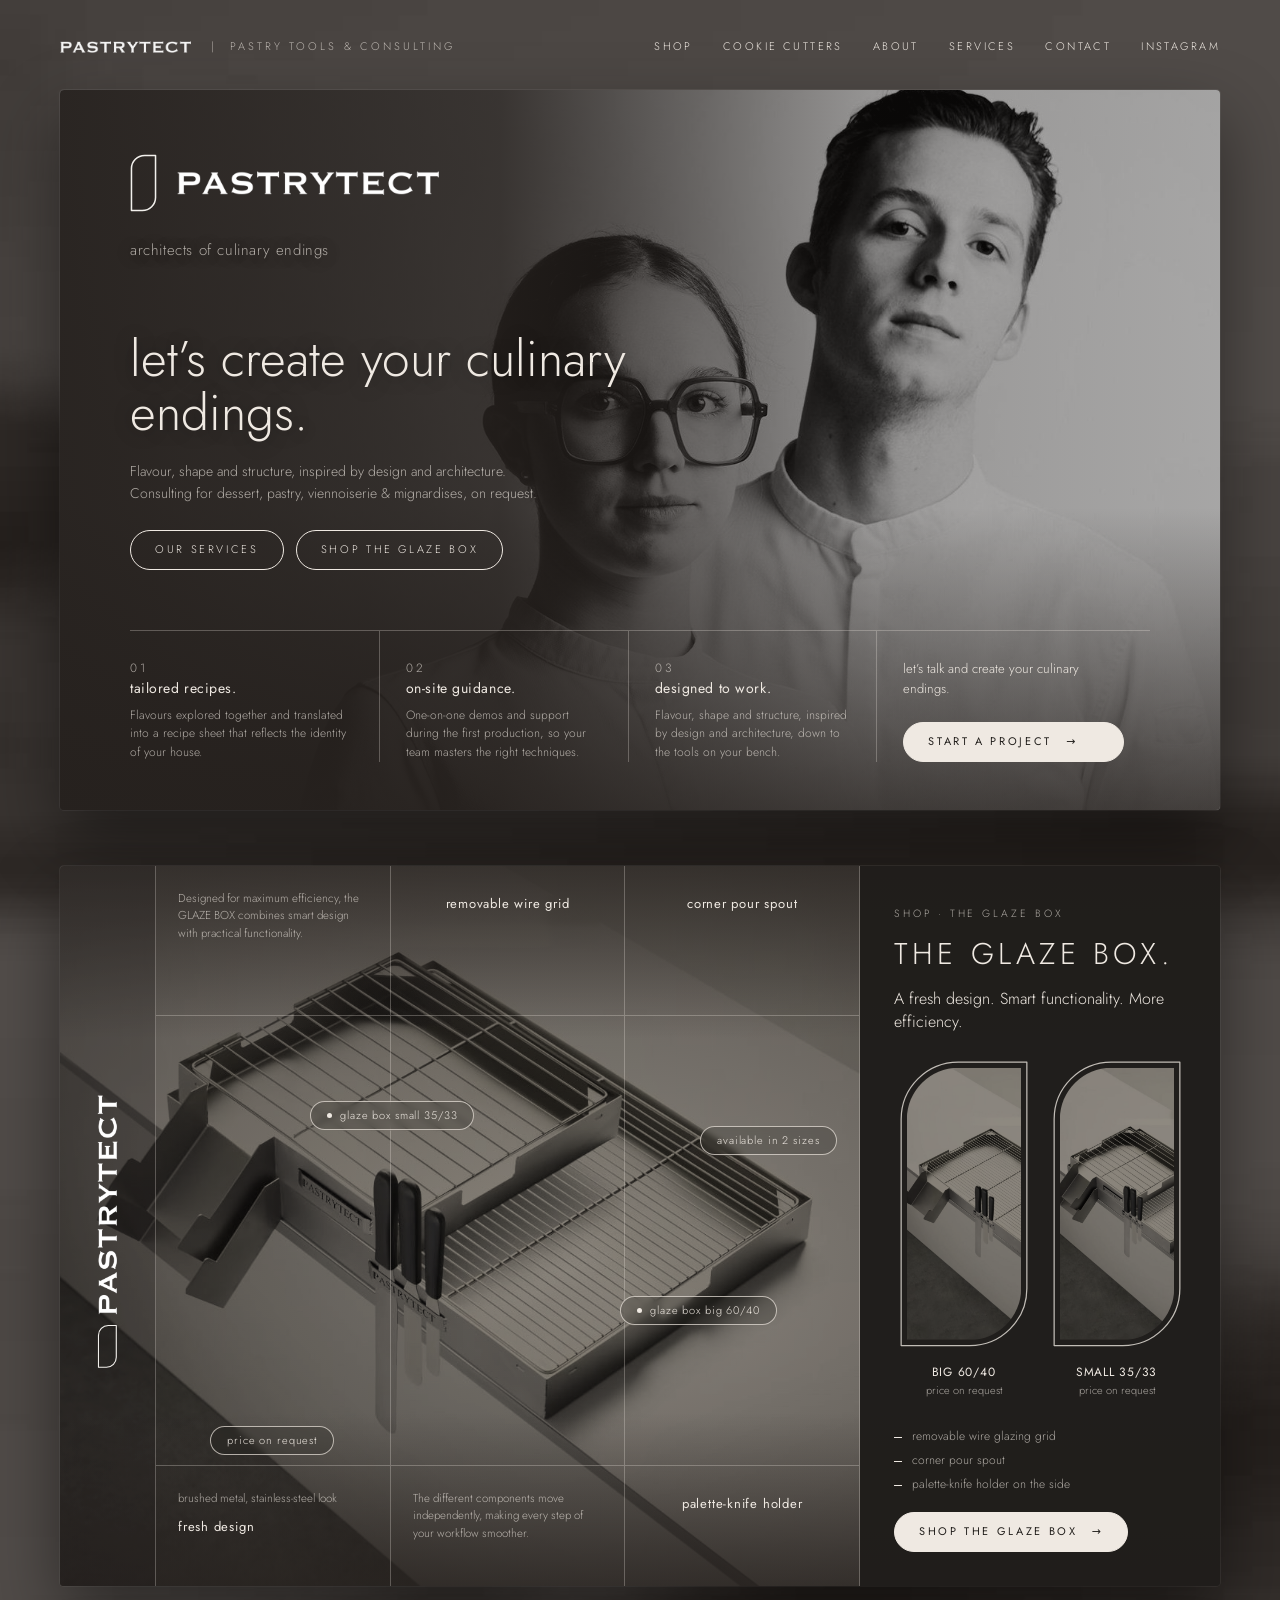
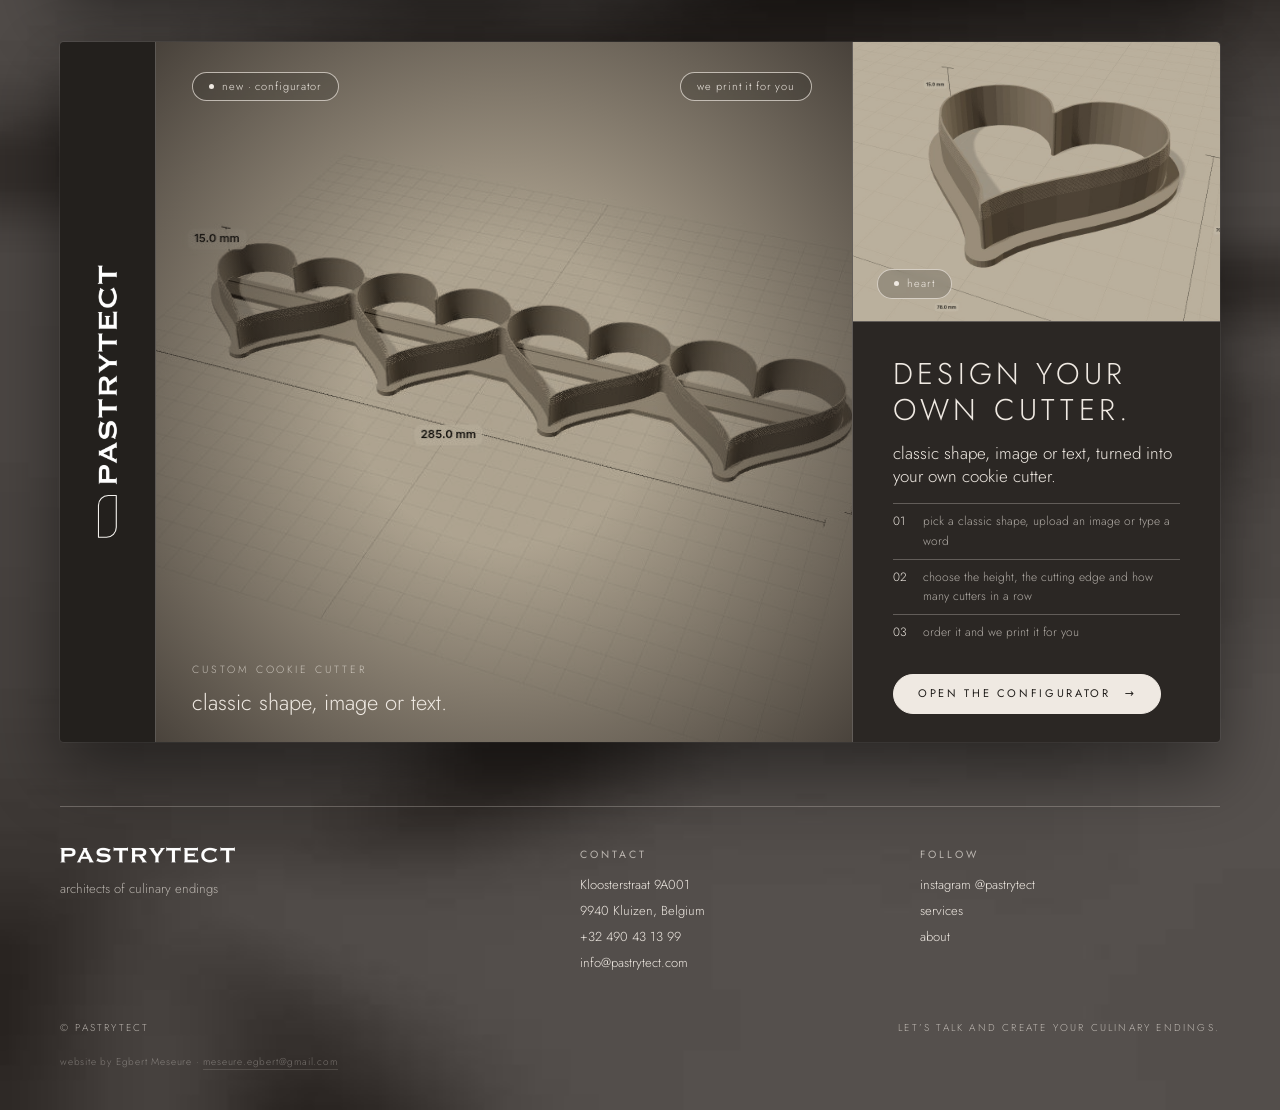
==== commit 66fdd0fe: "Website: crisp vector logo frames" ====
--- a/index.html
+++ b/index.html
@@ -82,9 +82,9 @@
 .shopcol .sub{font-size:16px;margin-top:16px;line-height:1.4}
 .prods{display:grid;grid-template-columns:1fr 1fr;gap:14px;margin-top:28px}
 .prods a{display:flex;flex-direction:column;align-items:center;text-align:center}
-.prods .sym{width:min(100%,118px)}
-.prods a:hover img{transform:scale(1.05)}
-.prods a:hover .sym-line path{stroke:var(--ink)}
+.prods .fw{width:min(100%,128px)}
+.prods a:hover .ph{transform:scale(1.06)}
+.prods a:hover .rim{stroke:var(--ink)}
 .prods b{display:block;font-weight:400;font-size:12px;letter-spacing:.06em;margin-top:16px;text-transform:uppercase}
 .prods a>span{font-size:11px;color:var(--mute)}
 .dash{list-style:none;font-size:12px;color:var(--mute)}
@@ -140,13 +140,14 @@
 .note{color:var(--mute);margin-top:4px;max-width:360px}
 .sizes{display:flex;gap:26px;margin-top:24px;flex-wrap:wrap}
 .sizes a{display:flex;align-items:flex-end;gap:12px;font-size:11px;letter-spacing:.1em;color:var(--mute)}
-.sizes .sym{width:34px;--o:3px}
+.sizes .fw{width:38px}
 .sizes em{font-style:normal;padding-bottom:2px;border-bottom:1px solid transparent}
-.sizes a img{filter:brightness(.6) grayscale(.4);transition:filter .3s}
+.sizes .fr g{filter:brightness(.6) grayscale(.4);transition:filter .3s}
 .sizes a.on,.sizes a:hover{color:var(--ink)}
 .sizes a.on em{border-color:var(--ink)}
-.sizes a.on img,.sizes a:hover img{filter:none}
-.sizes a.on .sym-line path,.sizes a:hover .sym-line path{stroke:var(--ink)}
+.sizes a.on .fr g,.sizes a:hover .fr g{filter:none}
+.sizes .rim{stroke:rgba(239,233,226,.45)}
+.sizes a.on .rim,.sizes a:hover .rim{stroke:var(--ink)}
 .info .btns{margin-top:24px}
 .desc{margin-top:28px;font-size:13.5px;color:var(--mute);line-height:1.65}
 .desc p+p{margin-top:10px;color:var(--ink)}
@@ -233,17 +234,14 @@
  .related a.card+a.card{border-top:1px solid var(--line)}
 }
 
-/* pastrytect symbol frame: tall shape, rounded top-left & bottom-right (matches the logo mark, w:h = 100:238) */
-.sym{--o:6px;position:relative;display:block;aspect-ratio:100/238;flex:none}
-.sym .im{position:absolute;inset:0;overflow:hidden;
- -webkit-mask:url("data:image/svg+xml,%3Csvg xmlns='http://www.w3.org/2000/svg' viewBox='0 0 100 238' preserveAspectRatio='none'%3E%3Cpath d='M0 238V45A45 45 0 0 1 45 0H100V193A45 45 0 0 1 55 238Z'/%3E%3C/svg%3E") center/100% 100% no-repeat;
- mask:url("data:image/svg+xml,%3Csvg xmlns='http://www.w3.org/2000/svg' viewBox='0 0 100 238' preserveAspectRatio='none'%3E%3Cpath d='M0 238V45A45 45 0 0 1 45 0H100V193A45 45 0 0 1 55 238Z'/%3E%3C/svg%3E") center/100% 100% no-repeat}
-.sym img{width:100%;height:100%;object-fit:cover;filter:brightness(.92) contrast(1.03);transition:transform .5s,filter .3s}
-.sym-line{position:absolute;inset:calc(var(--o)*-1);width:calc(100% + var(--o)*2);height:calc(100% + var(--o)*2);pointer-events:none;overflow:visible}
-.sym-line path{fill:none;stroke:rgba(239,233,226,.7);stroke-width:1.2px;vector-effect:non-scaling-stroke;stroke-linejoin:round;transition:stroke .3s}
-/* mirrored symbol (rounded top-right & bottom-left) for rhythm */
-.sym.flip .im{-webkit-mask-image:url("data:image/svg+xml,%3Csvg xmlns='http://www.w3.org/2000/svg' viewBox='0 0 100 238' preserveAspectRatio='none'%3E%3Cpath d='M100 238V45A45 45 0 0 0 55 0H0V193A45 45 0 0 0 45 238Z'/%3E%3C/svg%3E");mask-image:url("data:image/svg+xml,%3Csvg xmlns='http://www.w3.org/2000/svg' viewBox='0 0 100 238' preserveAspectRatio='none'%3E%3Cpath d='M100 238V45A45 45 0 0 0 55 0H0V193A45 45 0 0 0 45 238Z'/%3E%3C/svg%3E")}
-.sym.flip .sym-line{transform:scaleX(-1)}
+/* pastrytect symbol frame: one inline SVG per frame. The photo is clipped to the symbol path (w:h = 100:238),
+   the rim is a concentric offset of the same path, stroked as a non-scaling vector line. */
+.sym-defs{position:absolute;width:0;height:0;overflow:hidden}
+.fw{display:block;flex:none;position:relative}
+.fr{display:block;width:100%;height:auto;aspect-ratio:112/250;overflow:visible}
+.fr .bgr{fill:#2a2623}
+.fr .ph{transform-box:fill-box;transform-origin:center;transition:transform .6s cubic-bezier(.2,.6,.2,1)}
+.fr .rim{fill:none;stroke:rgba(239,233,226,.78);stroke-width:1.25px;stroke-linejoin:round;transition:stroke .3s}
 /* designer credit */
 .credit{margin-top:18px;font-size:10px;letter-spacing:.08em;color:rgba(239,233,226,.36)}
 .credit a{border-bottom:1px solid rgba(239,233,226,.14)}
@@ -263,17 +261,18 @@
 .cx-work{padding:52px 0 60px}
 .cx-head{display:flex;justify-content:space-between;align-items:flex-end;gap:20px;padding:0 60px 40px}
 .cx-head h2{margin-top:12px}
-.marquee{display:flex;overflow:hidden;-webkit-mask-image:linear-gradient(90deg,transparent,#000 6%,#000 94%,transparent);mask-image:linear-gradient(90deg,transparent,#000 6%,#000 94%,transparent)}
-.marquee+.marquee{margin-top:34px}
-.track{list-style:none;display:flex;align-items:center;flex:none;animation:cx-scroll 110s linear infinite}
+.marquee{display:flex;overflow:hidden;padding:14px 0;-webkit-mask-image:linear-gradient(90deg,transparent,#000 6%,#000 94%,transparent);mask-image:linear-gradient(90deg,transparent,#000 6%,#000 94%,transparent)}
+.marquee+.marquee{margin-top:20px}
+.track{list-style:none;display:flex;align-items:center;flex:none;animation:cx-scroll 110s linear infinite;will-change:transform;backface-visibility:hidden}
 .marquee.b .track{animation-direction:reverse;animation-duration:130s}
 .marquee:hover .track{animation-play-state:paused}
-.track .sym{margin:0 22px;--o:6px}
-.track .s1{width:150px}.track .s2{width:118px}.track .s3{width:92px}
-.track .im{background:var(--dark) center/cover no-repeat;transition:transform .6s,filter .4s;filter:brightness(.92) contrast(1.03)}
-.track .sym:hover .im{filter:brightness(1.02)}
-.track .sym:hover .sym-line path{stroke:var(--ink)}
-@keyframes cx-scroll{from{transform:translateX(0)}to{transform:translateX(-100%)}}
+.track .fw{margin:0 20px}
+.track .s1{width:160px}.track .s2{width:126px}.track .s3{width:100px}
+.track .fw:hover .ph{transform:scale(1.06)}
+.track .fw:hover .rim{stroke:var(--ink)}
+.track .fw:focus-visible{outline:none}
+.track .fw:focus-visible .rim{stroke:var(--ink);stroke-width:2px}
+@keyframes cx-scroll{from{transform:translate3d(0,0,0)}to{transform:translate3d(-100%,0,0)}}
 @media (prefers-reduced-motion:reduce){
  .marquee{flex-wrap:wrap;justify-content:center;-webkit-mask-image:none;mask-image:none}
  .track{animation:none;flex-wrap:wrap;justify-content:center;flex:1 1 100%;row-gap:30px}
@@ -320,9 +319,9 @@
  .cx-details li,.cx-details li+li{padding:12px 0;border-left:0}
  .cx-work{padding:34px 0 40px}
  .cx-head{flex-direction:column;align-items:flex-start;padding:0 22px 26px;gap:8px}
- .track .sym{margin:0 3.5vw;--o:4px}
- .track .s1{width:36vw}.track .s2{width:30vw}.track .s3{width:24vw}
- .marquee+.marquee{margin-top:22px}
+ .track .fw{margin:0 3.5vw}
+ .track .s1{width:38vw}.track .s2{width:31vw}.track .s3{width:25vw}
+ .marquee+.marquee{margin-top:12px}
  .cx-form{grid-template-columns:44px 1fr}
  .cx-form .side{grid-row:1/3}
  .enq{padding:30px 22px}
@@ -331,9 +330,35 @@
  .cx-svc{padding:30px 22px}
 }
 @media (max-width:860px) and (prefers-reduced-motion:reduce){
- .track .sym,.track .s1,.track .s2,.track .s3{width:40vw;margin:0 3vw}
-}
+ .track .fw,.track .s1,.track .s2,.track .s3{width:38vw;margin:0 3vw}
+}
+/* lightbox */
+.track li[data-i]{cursor:zoom-in}
+body.lb-open{overflow:hidden}
+body.lb-open .track{animation-play-state:paused}
+.lb{position:fixed;inset:0;z-index:100;background:rgba(24,21,19,.94);-webkit-backdrop-filter:blur(6px);backdrop-filter:blur(6px);display:grid;grid-template-columns:90px 1fr 90px;align-items:center;animation:lb-in .25s ease}
+.lb[hidden]{display:none}
+@keyframes lb-in{from{opacity:0}to{opacity:1}}
+.lb figure{height:100vh;height:100dvh;display:flex;flex-direction:column;align-items:center;justify-content:center;padding:56px 0 30px;min-width:0}
+.lb img{max-width:100%;max-height:calc(100vh - 140px);max-height:calc(100dvh - 140px);width:auto;height:auto;object-fit:contain;box-shadow:0 30px 80px rgba(0,0,0,.55),0 0 0 1px rgba(239,233,226,.12)}
+.lb figcaption{display:flex;gap:22px;justify-content:center;margin-top:18px;font-size:12px;letter-spacing:.06em}
+.lb-btn{font:inherit;color:var(--ink);background:transparent;border:1px solid var(--line);border-radius:999px;cursor:pointer;transition:background .2s,color .2s,border-color .2s}
+.lb-btn:hover{background:var(--ink);color:var(--dark);border-color:var(--ink)}
+.lb-prev,.lb-next{width:52px;height:52px;justify-self:center;font-size:18px}
+.lb-x{position:absolute;top:20px;right:24px;padding:8px 18px;font-size:10.5px;letter-spacing:.24em;text-transform:uppercase;display:flex;gap:10px;align-items:center;z-index:2}
+.lb-x span{font-size:16px;letter-spacing:0;line-height:1}
+@media (max-width:860px){
+ .lb{grid-template-columns:1fr;grid-template-rows:1fr auto}
+ .lb figure{grid-row:1;padding:64px 12px 0;height:auto;min-height:0}
+ .lb img{max-height:calc(100dvh - 190px)}
+ .lb figcaption{flex-direction:column;align-items:center;gap:4px;text-align:center;padding:0 10px}
+ .lb-prev,.lb-next{position:absolute;bottom:22px;width:46px;height:46px}
+ .lb-prev{left:calc(50% - 60px)}.lb-next{right:calc(50% - 60px)}
+ .lb-x{top:14px;right:14px}
+}
+@media (prefers-reduced-motion:reduce){.lb{animation:none}}
 </style></head><body>
+<svg class="sym-defs" width="0" height="0" aria-hidden="true" focusable="false"><defs><clipPath id="symclip"><path d="M0 238V45A45 45 0 0 1 45 0H100V193A45 45 0 0 1 55 238Z"/></clipPath><clipPath id="symclipf"><path d="M100 238V45A45 45 0 0 0 55 0H0V193A45 45 0 0 0 45 238Z"/></clipPath><image id="ph-big" href="[data-uri]" x="0" y="0" width="100" height="238" preserveAspectRatio="xMidYMid slice"/><image id="ph-small" href="[data-uri]" x="0" y="0" width="100" height="238" preserveAspectRatio="xMidYMid slice"/></defs></svg>
 <div class="wrap">
   <header class="top">
     <a class="home" href="index.html" aria-label="PASTRYTECT home"><img src="[data-uri]" alt="PASTRYTECT"><span>&nbsp;|&nbsp; pastry tools &amp; consulting</span></a>
@@ -383,8 +408,8 @@
       <h2 style="margin-top:14px">the glaze box.</h2>
       <p class="sub">A fresh design. Smart functionality. More efficiency.</p>
       <div class="prods">
-        <a href="product.html#big"><span class="sym"><span class="im"><img src="[data-uri]" alt="Glaze Box Big 60/40"></span><svg class="sym-line" viewBox="0 0 100 238" preserveAspectRatio="none" aria-hidden="true"><path d="M1 237V46A45 45 0 0 1 46 1H99V192A45 45 0 0 1 54 237Z"/></svg></span><b>big 60/40</b><span>price on request</span></a>
-        <a href="product.html#small"><span class="sym"><span class="im"><img src="[data-uri]" alt="Glaze Box Small 35/33 next to the Big"></span><svg class="sym-line" viewBox="0 0 100 238" preserveAspectRatio="none" aria-hidden="true"><path d="M1 237V46A45 45 0 0 1 46 1H99V192A45 45 0 0 1 54 237Z"/></svg></span><b>small 35/33</b><span>price on request</span></a>
+        <a href="product.html#big"><span class="fw"><svg class="fr" viewBox="-6 -6 112 250" shape-rendering="geometricPrecision" role="img" aria-label="Glaze Box Big 60/40"><g clip-path="url(#symclip)"><rect class="bgr" width="100" height="238"/><use class="ph" href="#ph-big"/></g><path class="rim" d="M-5 243V45A50 50 0 0 1 45 -5H105V193A50 50 0 0 1 55 243Z" vector-effect="non-scaling-stroke"/></svg></span><b>big 60/40</b><span>price on request</span></a>
+        <a href="product.html#small"><span class="fw"><svg class="fr" viewBox="-6 -6 112 250" shape-rendering="geometricPrecision" role="img" aria-label="Glaze Box Small 35/33 next to the Big"><g clip-path="url(#symclip)"><rect class="bgr" width="100" height="238"/><use class="ph" href="#ph-small"/></g><path class="rim" d="M-5 243V45A50 50 0 0 1 45 -5H105V193A50 50 0 0 1 55 243Z" vector-effect="non-scaling-stroke"/></svg></span><b>small 35/33</b><span>price on request</span></a>
       </div>
       <ul class="dash"><li>removable wire glazing grid</li><li>corner pour spout</li><li>palette-knife holder on the side</li></ul>
       <a class="btn solid" href="product.html">shop the glaze box <span aria-hidden="true">→</span></a>
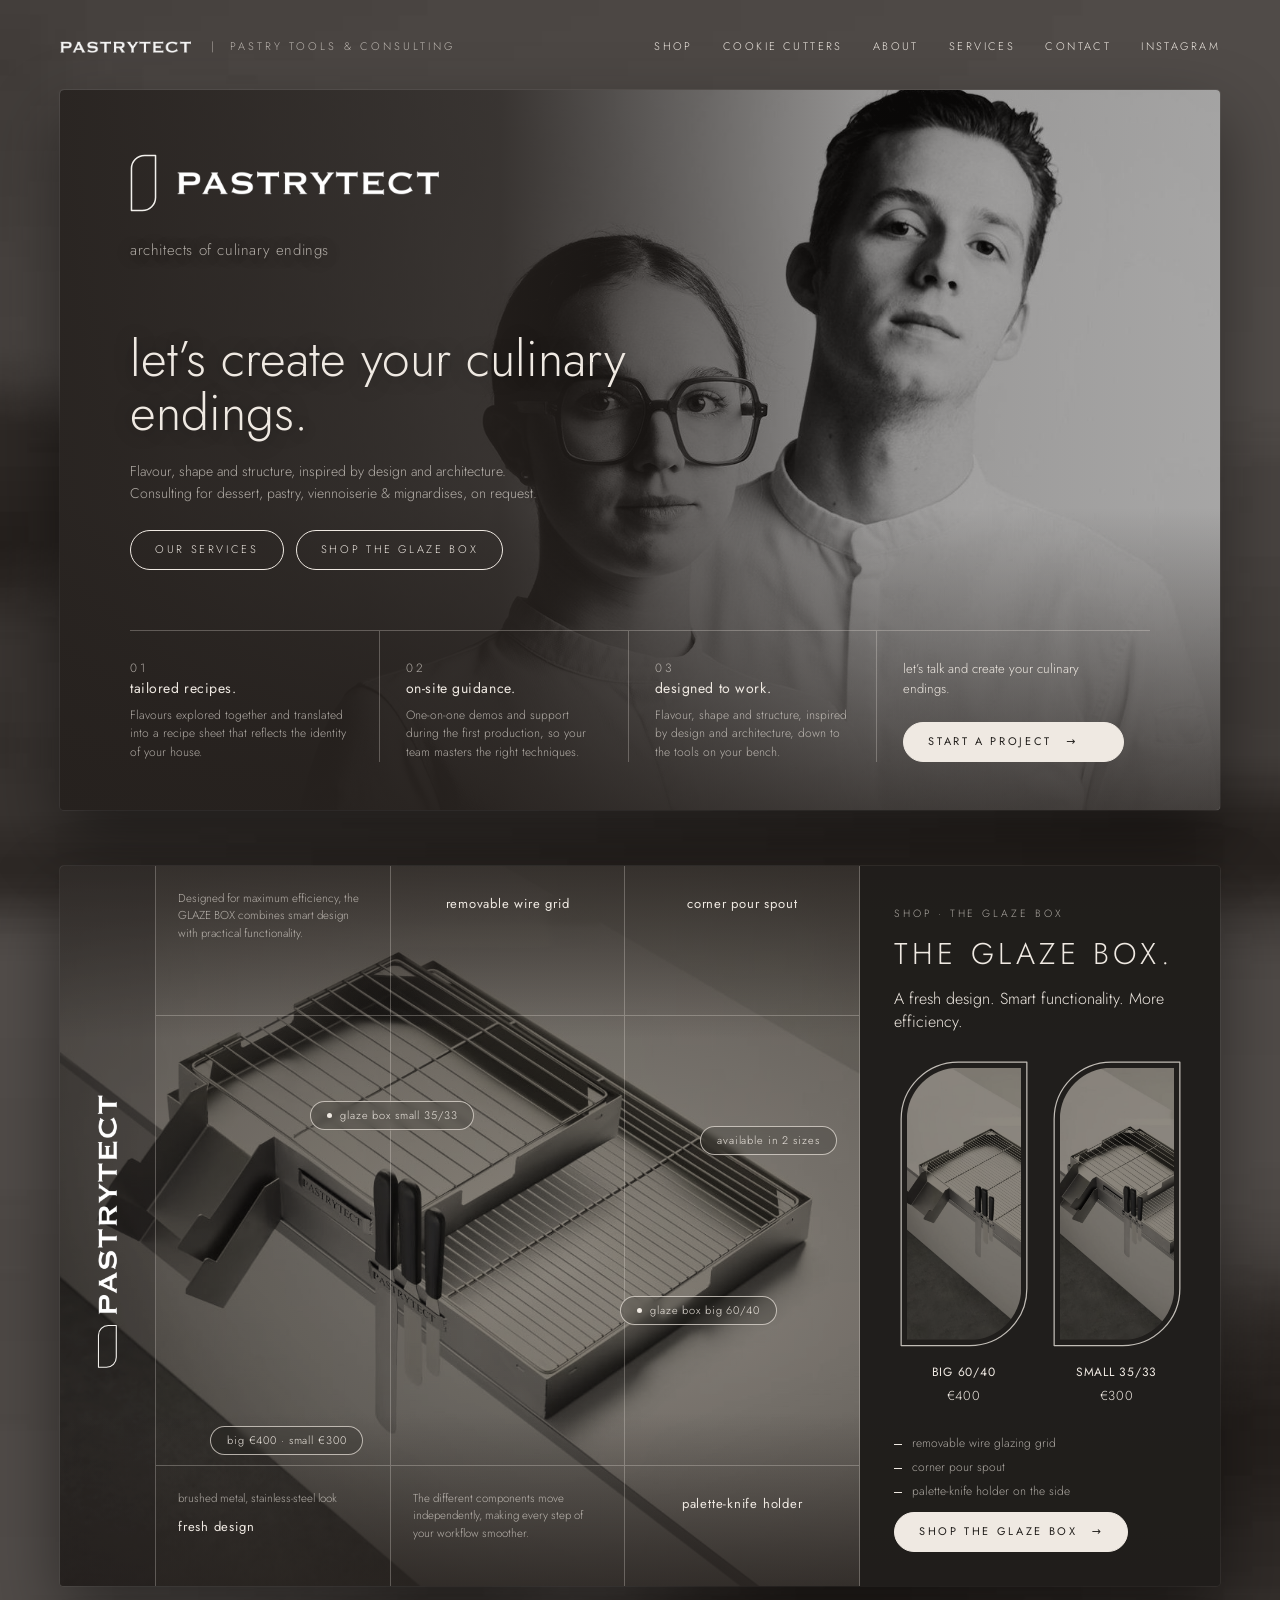
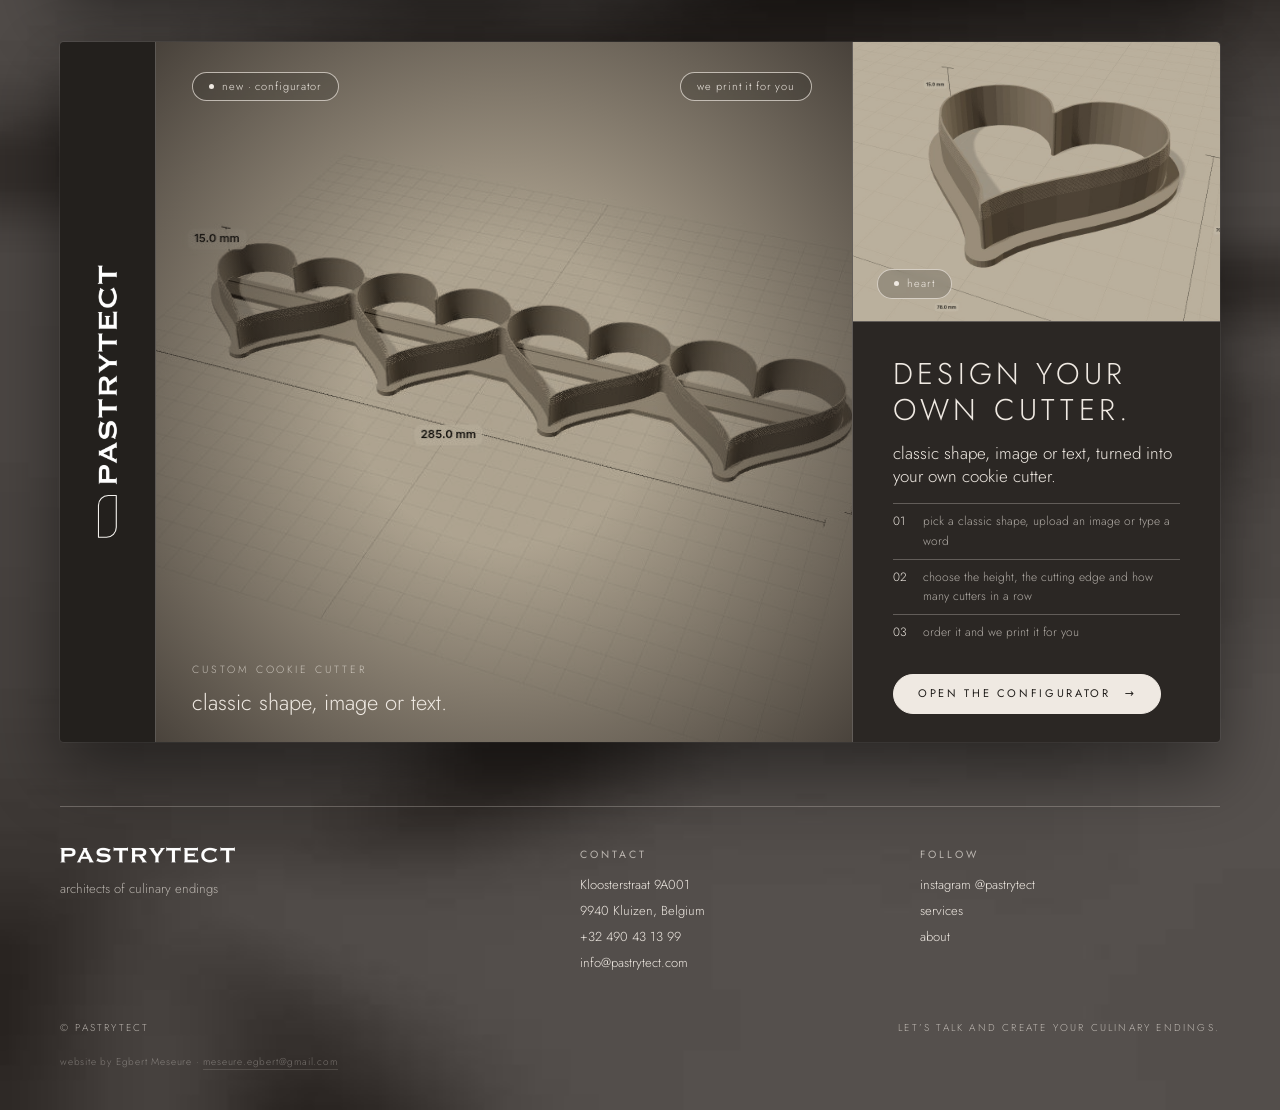
==== commit 46d4edf0: "Website: prices 400/300, remove size switcher" ====
--- a/index.html
+++ b/index.html
@@ -87,6 +87,7 @@
 .prods a:hover .rim{stroke:var(--ink)}
 .prods b{display:block;font-weight:400;font-size:12px;letter-spacing:.06em;margin-top:16px;text-transform:uppercase}
 .prods a>span{font-size:11px;color:var(--mute)}
+.prods .pr{font-size:13px;color:var(--ink);letter-spacing:.04em;margin-top:4px}
 .dash{list-style:none;font-size:12px;color:var(--mute)}
 .dash li{padding-left:18px;position:relative;margin-top:5px}
 .dash li::before{content:"";position:absolute;left:0;top:10px;width:8px;height:1px;background:var(--ink)}
@@ -138,16 +139,6 @@
 .pdp h1{margin-top:14px}
 .price{font-size:20px;margin-top:18px}
 .note{color:var(--mute);margin-top:4px;max-width:360px}
-.sizes{display:flex;gap:26px;margin-top:24px;flex-wrap:wrap}
-.sizes a{display:flex;align-items:flex-end;gap:12px;font-size:11px;letter-spacing:.1em;color:var(--mute)}
-.sizes .fw{width:38px}
-.sizes em{font-style:normal;padding-bottom:2px;border-bottom:1px solid transparent}
-.sizes .fr g{filter:brightness(.6) grayscale(.4);transition:filter .3s}
-.sizes a.on,.sizes a:hover{color:var(--ink)}
-.sizes a.on em{border-color:var(--ink)}
-.sizes a.on .fr g,.sizes a:hover .fr g{filter:none}
-.sizes .rim{stroke:rgba(239,233,226,.45)}
-.sizes a.on .rim,.sizes a:hover .rim{stroke:var(--ink)}
 .info .btns{margin-top:24px}
 .desc{margin-top:28px;font-size:13.5px;color:var(--mute);line-height:1.65}
 .desc p+p{margin-top:10px;color:var(--ink)}
@@ -399,7 +390,7 @@
       <a class="pill dsk" href="product.html#small" style="left:250px;top:235px"><i></i>glaze box small 35/33</a>
       <a class="pill dsk" href="product.html#big" style="left:560px;top:430px"><i></i>glaze box big 60/40</a>
       <span class="pill dsk" style="left:640px;top:260px">available in 2 sizes</span>
-      <span class="pill dsk" style="left:150px;top:560px">price on request</span>
+      <span class="pill dsk" style="left:150px;top:560px">big €400 · small €300</span>
       <a class="pill mob" href="product.html#small" style="left:62px;top:150px"><i></i>small 35/33</a>
       <a class="pill mob" href="product.html#big" style="left:150px;top:350px"><i></i>big 60/40</a>
     </div>
@@ -408,8 +399,8 @@
       <h2 style="margin-top:14px">the glaze box.</h2>
       <p class="sub">A fresh design. Smart functionality. More efficiency.</p>
       <div class="prods">
-        <a href="product.html#big"><span class="fw"><svg class="fr" viewBox="-6 -6 112 250" shape-rendering="geometricPrecision" role="img" aria-label="Glaze Box Big 60/40"><g clip-path="url(#symclip)"><rect class="bgr" width="100" height="238"/><use class="ph" href="#ph-big"/></g><path class="rim" d="M-5 243V45A50 50 0 0 1 45 -5H105V193A50 50 0 0 1 55 243Z" vector-effect="non-scaling-stroke"/></svg></span><b>big 60/40</b><span>price on request</span></a>
-        <a href="product.html#small"><span class="fw"><svg class="fr" viewBox="-6 -6 112 250" shape-rendering="geometricPrecision" role="img" aria-label="Glaze Box Small 35/33 next to the Big"><g clip-path="url(#symclip)"><rect class="bgr" width="100" height="238"/><use class="ph" href="#ph-small"/></g><path class="rim" d="M-5 243V45A50 50 0 0 1 45 -5H105V193A50 50 0 0 1 55 243Z" vector-effect="non-scaling-stroke"/></svg></span><b>small 35/33</b><span>price on request</span></a>
+        <a href="product.html#big"><span class="fw"><svg class="fr" viewBox="-6 -6 112 250" shape-rendering="geometricPrecision" role="img" aria-label="Glaze Box Big 60/40"><g clip-path="url(#symclip)"><rect class="bgr" width="100" height="238"/><use class="ph" href="#ph-big"/></g><path class="rim" d="M-5 243V45A50 50 0 0 1 45 -5H105V193A50 50 0 0 1 55 243Z" vector-effect="non-scaling-stroke"/></svg></span><b>big 60/40</b><span class="pr">€400</span></a>
+        <a href="product.html#small"><span class="fw"><svg class="fr" viewBox="-6 -6 112 250" shape-rendering="geometricPrecision" role="img" aria-label="Glaze Box Small 35/33 next to the Big"><g clip-path="url(#symclip)"><rect class="bgr" width="100" height="238"/><use class="ph" href="#ph-small"/></g><path class="rim" d="M-5 243V45A50 50 0 0 1 45 -5H105V193A50 50 0 0 1 55 243Z" vector-effect="non-scaling-stroke"/></svg></span><b>small 35/33</b><span class="pr">€300</span></a>
       </div>
       <ul class="dash"><li>removable wire glazing grid</li><li>corner pour spout</li><li>palette-knife holder on the side</li></ul>
       <a class="btn solid" href="product.html">shop the glaze box <span aria-hidden="true">→</span></a>
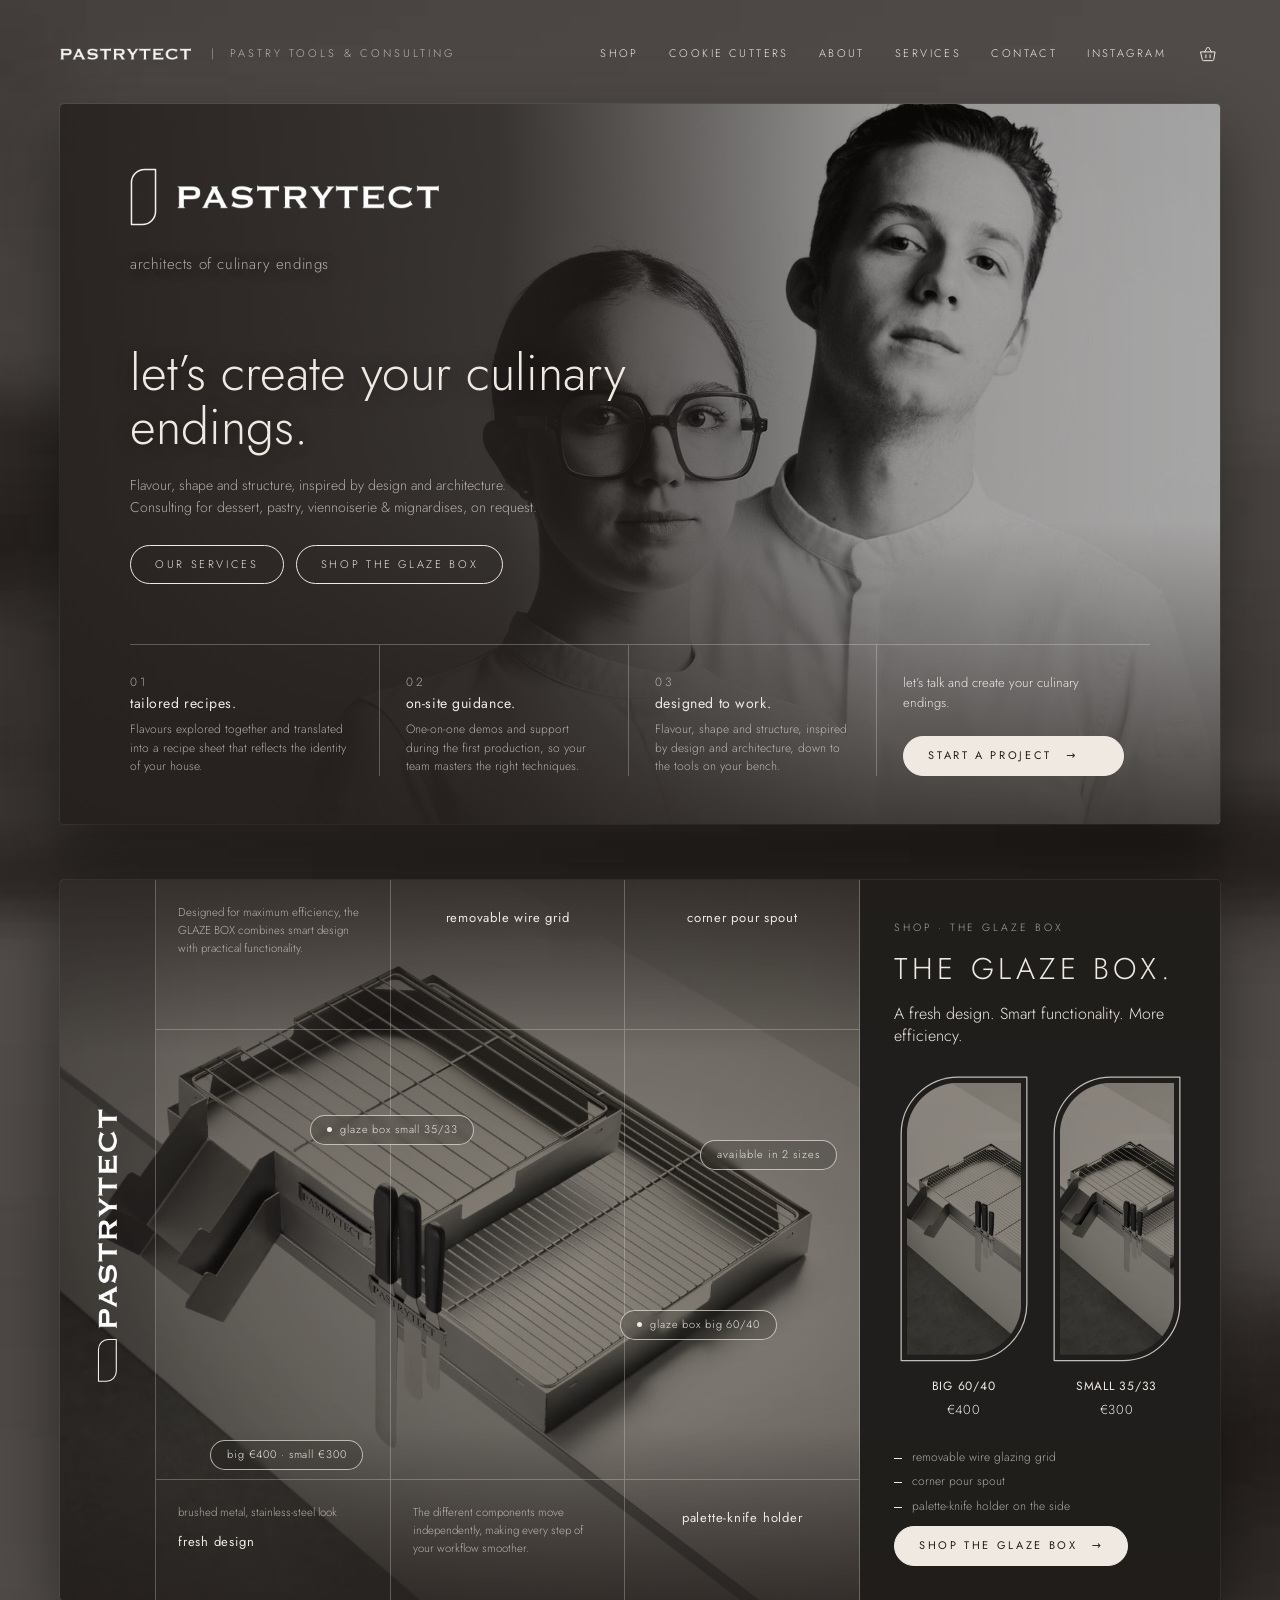
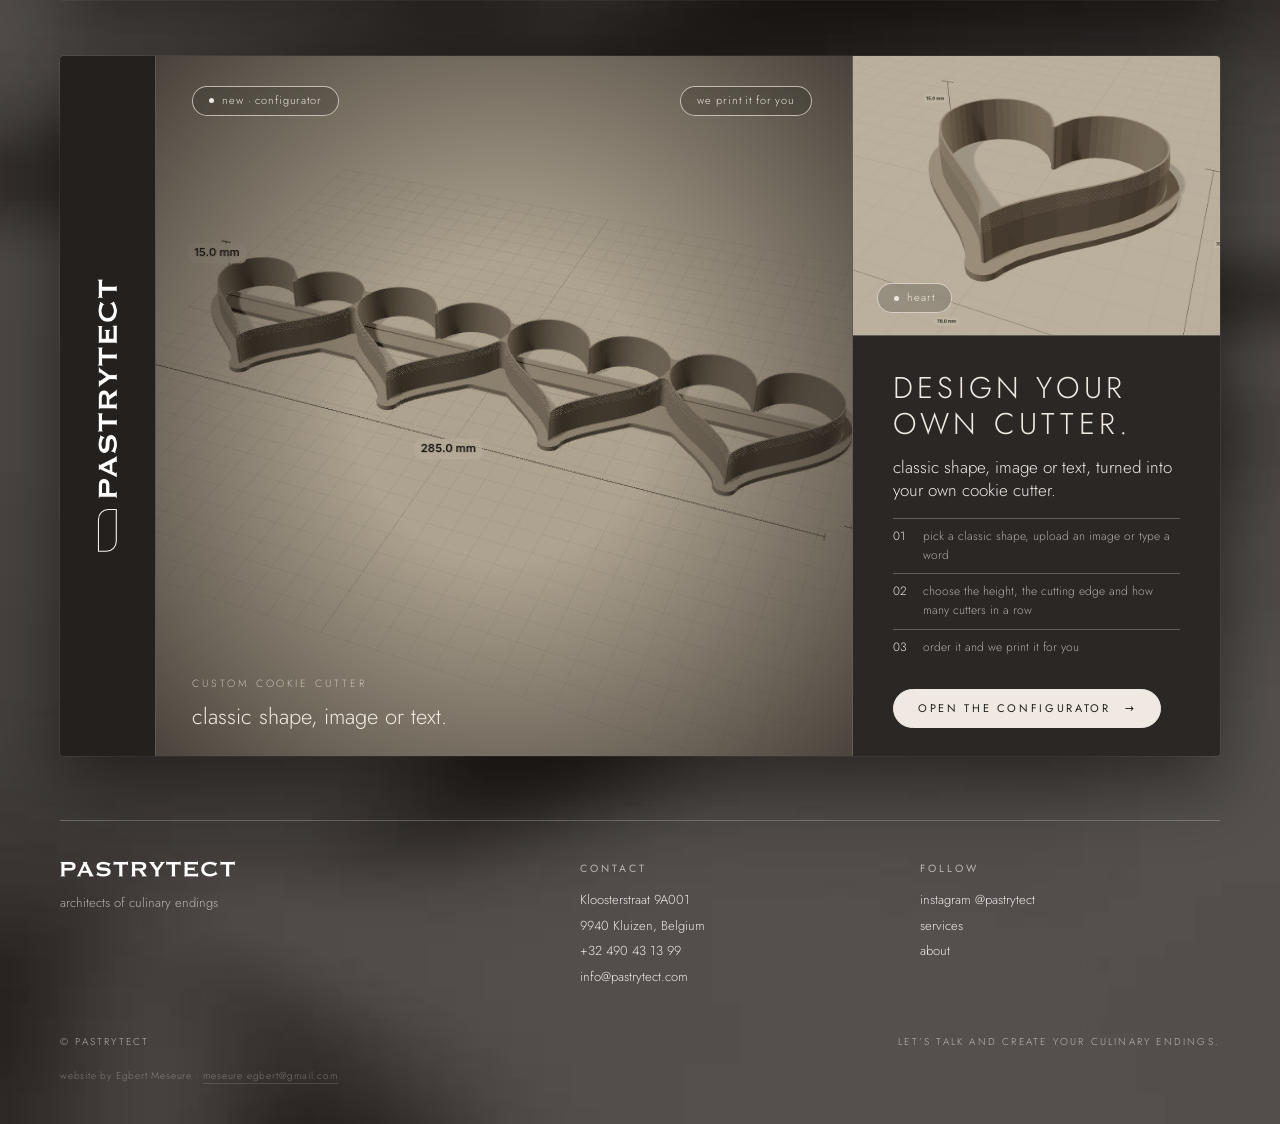
==== commit 71803124: "Website: add to basket + cart" ====
--- a/index.html
+++ b/index.html
@@ -348,6 +348,58 @@
  .lb-x{top:14px;right:14px}
 }
 @media (prefers-reduced-motion:reduce){.lb{animation:none}}
+/* basket: header icon, product buy row, slide-out drawer (front-end preview, Shopify later) */
+.top nav{margin-left:auto}
+.bask{position:relative;display:inline-flex;align-items:center;justify-content:center;width:40px;height:40px;margin-left:22px;margin-right:-8px;background:none;border:0;color:var(--ink);cursor:pointer;border-radius:50%;transition:background .2s}
+.bask:hover{background:rgba(239,233,226,.08)}
+.bask b{position:absolute;top:3px;right:1px;min-width:17px;height:17px;padding:0 4px;border-radius:999px;background:var(--ink);color:var(--dark);font-size:10px;font-weight:500;letter-spacing:0;line-height:17px;text-align:center}
+.bask b[hidden]{display:none}
+.buy{display:flex;flex-wrap:wrap;align-items:center;gap:12px;margin-top:24px}
+.qty{display:inline-flex;align-items:center;height:40px;border:1px solid var(--line);border-radius:999px;padding:0 4px}
+.qty button{width:32px;height:32px;border:0;border-radius:50%;background:none;color:var(--ink);font:inherit;font-size:16px;line-height:1;cursor:pointer;transition:background .2s}
+.qty button:hover{background:rgba(239,233,226,.1)}
+.qty input,.qty output{width:34px;border:0;background:none;color:var(--ink);font:inherit;font-size:13px;text-align:center;-moz-appearance:textfield;appearance:textfield}
+.qty input::-webkit-outer-spin-button,.qty input::-webkit-inner-spin-button{-webkit-appearance:none;margin:0}
+.qty input:focus{outline:none}.qty:focus-within{border-color:var(--ink)}
+.qty.sm{height:30px;margin-top:8px}.qty.sm button{width:24px;height:24px;font-size:14px}.qty.sm output{width:26px;font-size:12px}
+.buy .btn{height:40px;font-family:inherit;cursor:pointer}
+.btn.done{background:transparent;color:var(--ink)}
+.cart{position:fixed;inset:0;z-index:200;visibility:hidden;transition:visibility 0s .4s}
+.cart.open{visibility:visible;transition:none}
+.cart-bg{position:absolute;inset:0;background:rgba(18,16,14,.6);opacity:0;transition:opacity .4s}
+.cart.open .cart-bg{opacity:1}
+.cart-panel{position:absolute;top:0;right:0;bottom:0;width:min(420px,88vw);display:flex;flex-direction:column;background:var(--dark);border-left:1px solid var(--line);box-shadow:-30px 0 60px rgba(0,0,0,.35);transform:translate3d(100%,0,0);transition:transform .4s cubic-bezier(.2,.7,.2,1);outline:none}
+.cart.open .cart-panel{transform:none}
+.cart-panel header{display:flex;justify-content:space-between;align-items:center;padding:26px 28px 20px;border-bottom:1px solid var(--line)}
+.cart-panel h2{font-size:12px;font-weight:400;letter-spacing:.3em;text-transform:uppercase}
+.cart-x{width:36px;height:36px;margin-right:-8px;border:0;background:none;color:var(--ink);font-size:24px;font-weight:200;line-height:1;cursor:pointer;border-radius:50%}
+.cart-x:hover{background:rgba(239,233,226,.08)}
+.cart-lines{list-style:none;flex:1;overflow:auto;padding:6px 28px}
+.cart-lines li{display:grid;grid-template-columns:64px 1fr auto;gap:16px;padding:20px 0;border-bottom:1px solid var(--line)}
+.cart-th img{width:64px;height:80px;object-fit:cover;border-radius:16px 2px 16px 2px}
+.cart-meta{display:flex;flex-direction:column;align-items:flex-start;gap:2px;font-size:12.5px}
+.cart-meta a{letter-spacing:.06em;text-transform:uppercase;font-size:11.5px}
+.cart-end{display:flex;flex-direction:column;align-items:flex-end;justify-content:space-between}
+.cart-end b{font-weight:400;font-size:13px}
+.cart-rm{border:0;background:none;color:var(--mute);font:inherit;font-size:10.5px;letter-spacing:.18em;text-transform:uppercase;cursor:pointer;padding:2px 0;border-bottom:1px solid transparent}
+.cart-rm:hover{color:var(--ink);border-color:var(--ink)}
+.cart-empty{display:none;flex:1;flex-direction:column;align-items:flex-start;gap:22px;padding:34px 28px;color:var(--mute)}
+.cart.is-empty .cart-empty{display:flex}.cart.is-empty .cart-lines{display:none}
+.cart-panel footer{padding:22px 28px 30px;border-top:1px solid var(--line)}
+.cart-sub{display:flex;justify-content:space-between;align-items:baseline;margin-bottom:18px;font-size:11px;letter-spacing:.24em;text-transform:uppercase;color:var(--mute)}
+.cart-sub b{font-size:18px;font-weight:400;letter-spacing:.02em;color:var(--ink)}
+.cart-go{width:100%;justify-content:center;height:44px;font-family:inherit;cursor:pointer}
+.cart-go:disabled{opacity:.35;cursor:default;pointer-events:none}
+.cart-note{margin-top:14px;padding:12px 14px;border:1px solid var(--line);border-radius:4px;color:var(--mute);font-size:12px}
+.cart-toast{position:fixed;left:50%;bottom:28px;z-index:210;transform:translate3d(-50%,16px,0);opacity:0;pointer-events:none;padding:11px 20px;border:1px solid var(--line);border-radius:999px;background:rgba(34,31,28,.96);font-size:11px;letter-spacing:.12em;transition:opacity .3s,transform .3s}
+.cart-toast.show{opacity:1;transform:translate3d(-50%,0,0)}
+html.cart-open,html.cart-open body{overflow:hidden}
+@media (max-width:860px){
+ .bask{order:2;margin-left:auto;margin-right:2px}
+ .burger{order:3}
+ .cart-panel header,.cart-lines,.cart-panel footer,.cart-empty{padding-left:20px;padding-right:20px}
+}
+@media (prefers-reduced-motion:reduce){.cart-panel,.cart-bg,.cart-toast{transition:none}}
 </style></head><body>
 <svg class="sym-defs" width="0" height="0" aria-hidden="true" focusable="false"><defs><clipPath id="symclip"><path d="M0 238V45A45 45 0 0 1 45 0H100V193A45 45 0 0 1 55 238Z"/></clipPath><clipPath id="symclipf"><path d="M100 238V45A45 45 0 0 0 55 0H0V193A45 45 0 0 0 45 238Z"/></clipPath><image id="ph-big" href="[data-uri]" x="0" y="0" width="100" height="238" preserveAspectRatio="xMidYMid slice"/><image id="ph-small" href="[data-uri]" x="0" y="0" width="100" height="238" preserveAspectRatio="xMidYMid slice"/></defs></svg>
 <div class="wrap">
@@ -356,6 +408,7 @@
     <input type="checkbox" id="menu" class="menu-toggle" aria-label="open menu">
     <label for="menu" class="burger" aria-hidden="true"><i></i><i></i></label>
     <nav aria-label="main"><a href="product.html">shop</a><a href="configurator/" target="_blank" rel="noopener">cookie cutters</a><a href="#about">about</a><a href="#services">services</a><a href="contact.html">contact</a><a href="https://www.instagram.com/pastrytect/" target="_blank" rel="noopener">instagram</a></nav>
+    <button class="bask" type="button" aria-label="basket"><svg viewBox="0 0 24 24" width="20" height="20" aria-hidden="true"><path d="M3.5 9.5h17l-1.6 9.2a1.5 1.5 0 0 1-1.5 1.3H6.6a1.5 1.5 0 0 1-1.5-1.3z M8 9.5l3.2-5.5 M16 9.5l-3.2-5.5 M9.5 13v3.5 M14.5 13v3.5" fill="none" stroke="currentColor" stroke-width="1.2" stroke-linecap="round" stroke-linejoin="round"/></svg><b data-cart-count hidden>0</b></button>
   </header>
 
   <main>
@@ -437,4 +490,94 @@
     <p class="credit">website by Egbert Meseure · <a href="mailto:meseure.egbert@gmail.com">meseure.egbert@gmail.com</a></p>
   </footer>
 </div>
+<script>/* PASTRYTECT preview basket: front-end only. The basket lives in localStorage and is shared
+   across index.html, product.html and contact.html, and between tabs.
+   SHOPIFY HOOK-UP (later): every product below has a handle + Shopify product/variant placeholder.
+   1) Fill in the real variant GIDs (gid://shopify/ProductVariant/...) from the Shopify admin.
+   2) In checkout(), create a Storefront API cart (cartCreate with lines {merchandiseId: variant, quantity})
+      and redirect to cart.checkoutUrl, or swap the add-to-basket buttons for Shopify Buy Button components.
+   Prices here are display prices for the preview; Shopify stays the source of truth at checkout. */
+(function(){
+  var PRODUCTS={
+    'glaze-box-big':{name:'Glaze Box Big 60/40',price:400,img:"[data-uri]",url:'product.html#big',
+      shopifyHandle:'glaze-box-big-60-40',shopifyProductId:'gid://shopify/Product/TODO',shopifyVariantId:'gid://shopify/ProductVariant/TODO_BIG'},
+    'glaze-box-small':{name:'Glaze Box Small 35/33',price:300,img:"[data-uri]",url:'product.html#small',
+      shopifyHandle:'glaze-box-small-35-33',shopifyProductId:'gid://shopify/Product/TODO',shopifyVariantId:'gid://shopify/ProductVariant/TODO_SMALL'}
+  };
+  var KEY='pastrytect-basket-v1',MAXQ=99,mem=null;
+  function read(){try{var v=JSON.parse(localStorage.getItem(KEY)||'[]');return Array.isArray(v)?v:[]}catch(e){return mem||[]}}
+  function clean(items){var out=[];items.forEach(function(it){if(it&&PRODUCTS[it.id]){var q=Math.max(0,Math.min(MAXQ,parseInt(it.qty,10)||0));if(q)out.push({id:it.id,qty:q})}});return out}
+  function write(items){items=clean(items);mem=items;try{localStorage.setItem(KEY,JSON.stringify(items))}catch(e){}render();return items}
+  function eur(n){return '\u20ac'+n.toLocaleString('en-US')}
+  function count(items){return items.reduce(function(s,i){return s+i.qty},0)}
+  function subtotal(items){return items.reduce(function(s,i){return s+i.qty*PRODUCTS[i.id].price},0)}
+  function add(id,qty){var items=read(),f=items.filter(function(i){return i.id===id})[0];if(f)f.qty+=qty;else items.push({id:id,qty:qty});return write(items)}
+  function setQty(id,qty){return write(read().map(function(i){return i.id===id?{id:id,qty:qty}:i}))}
+
+  /* drawer markup (one copy, injected on every page) */
+  var root=document.createElement('div');root.className='cart';root.id='cart';
+  root.innerHTML='<div class="cart-bg" data-close></div>'+
+    '<aside class="cart-panel" role="dialog" aria-modal="true" aria-labelledby="cart-title" tabindex="-1">'+
+    '<header><h2 id="cart-title">your basket</h2><button class="cart-x" type="button" data-close aria-label="close basket">\u00d7</button></header>'+
+    '<ul class="cart-lines"></ul>'+
+    '<div class="cart-empty"><p>Your basket is empty.</p><a class="btn" href="product.html">shop the glaze box <span aria-hidden="true">\u2192</span></a></div>'+
+    '<footer><div class="cart-sub"><span>subtotal</span><b></b></div>'+
+    '<button class="btn solid cart-go" type="button">checkout <span aria-hidden="true">\u2192</span></button>'+
+    '<p class="cart-note" role="status" hidden>Online checkout opens soon via Shopify. Your basket is saved on this device until then.</p></footer></aside>';
+  document.body.appendChild(root);
+  var toast=document.createElement('div');toast.className='cart-toast';toast.setAttribute('role','status');document.body.appendChild(toast);
+  var lines=root.querySelector('.cart-lines'),panel=root.querySelector('.cart-panel'),opener=null;
+
+  function render(){
+    var items=read(),n=count(items);
+    document.querySelectorAll('[data-cart-count]').forEach(function(b){b.textContent=n;b.hidden=!n});
+    document.querySelectorAll('.bask').forEach(function(b){b.setAttribute('aria-label','basket, '+n+(n===1?' item':' items'))});
+    lines.innerHTML=items.map(function(i){var p=PRODUCTS[i.id];
+      return '<li data-id="'+i.id+'"><a class="cart-th" href="'+p.url+'"><img src="'+p.img+'" alt=""></a>'+
+        '<div class="cart-meta"><a href="'+p.url+'">'+p.name+'</a><span class="mute">'+eur(p.price)+'</span>'+
+        '<div class="qty sm"><button type="button" data-dec aria-label="decrease quantity">\u2212</button><output aria-label="quantity">'+i.qty+'</output><button type="button" data-inc aria-label="increase quantity">+</button></div></div>'+
+        '<div class="cart-end"><b>'+eur(p.price*i.qty)+'</b><button type="button" class="cart-rm" data-rm>remove</button></div></li>'}).join('');
+    root.classList.toggle('is-empty',!n);
+    root.querySelector('.cart-sub b').textContent=eur(subtotal(items));
+    root.querySelector('.cart-go').disabled=!n;
+  }
+  function open(from){opener=from||document.activeElement;root.classList.add('open');document.documentElement.classList.add('cart-open');setTimeout(function(){panel.focus()},30)}
+  function close(){root.classList.remove('open');document.documentElement.classList.remove('cart-open');root.querySelector('.cart-note').hidden=true;if(opener&&opener.focus)opener.focus()}
+  window.PastrytectCart={products:PRODUCTS,items:read,add:add,setQty:setQty,open:open,close:close};
+
+  root.addEventListener('click',function(e){
+    var t=e.target.closest('button,[data-close]');if(!t)return;
+    var li=t.closest('li[data-id]'),id=li&&li.dataset.id,cur=li&&(read().filter(function(i){return i.id===id})[0]||{qty:0}).qty;
+    if(t.hasAttribute('data-close'))close();
+    else if(t.hasAttribute('data-inc'))setQty(id,Math.min(MAXQ,cur+1));
+    else if(t.hasAttribute('data-dec'))setQty(id,cur-1);  /* 0 removes the line */
+    else if(t.hasAttribute('data-rm'))setQty(id,0);
+    else if(t.classList.contains('cart-go'))checkout();
+    if(li&&!lines.querySelector('li')) panel.focus();
+  });
+  function checkout(){ /* Shopify: replace with Storefront cartCreate -> location.href=cart.checkoutUrl */
+    root.querySelector('.cart-note').hidden=false }
+  document.addEventListener('keydown',function(e){if(e.key==='Escape'&&root.classList.contains('open'))close()});
+  window.addEventListener('storage',function(e){if(e.key===KEY)render()});
+  document.querySelectorAll('.bask').forEach(function(b){b.addEventListener('click',function(e){e.preventDefault();open(b)})});
+
+  /* product page: quantity steppers + add to basket */
+  document.querySelectorAll('.buy[data-product]').forEach(function(f){
+    var id=f.dataset.product,inp=f.querySelector('input'),btn=f.querySelector('.add'),lab=btn.innerHTML;
+    function q(){var v=parseInt(inp.value,10);return isNaN(v)?1:Math.max(1,Math.min(MAXQ,v))}
+    f.querySelector('[data-dec]').addEventListener('click',function(){inp.value=Math.max(1,q()-1)});
+    f.querySelector('[data-inc]').addEventListener('click',function(){inp.value=Math.min(MAXQ,q()+1)});
+    inp.addEventListener('change',function(){inp.value=q()});
+    btn.addEventListener('click',function(){
+      var n=q();add(id,n);inp.value=1;
+      btn.classList.add('done');btn.innerHTML='added \u2713';
+      toast.textContent='Added to basket: '+PRODUCTS[id].name+' \u00d7 '+n;toast.classList.add('show');
+      setTimeout(function(){toast.classList.remove('show')},2200);
+      setTimeout(function(){btn.classList.remove('done');btn.innerHTML=lab},1600);
+      setTimeout(function(){open(btn)},450);
+    });
+  });
+  render();
+})();
+</script>
 </body></html>
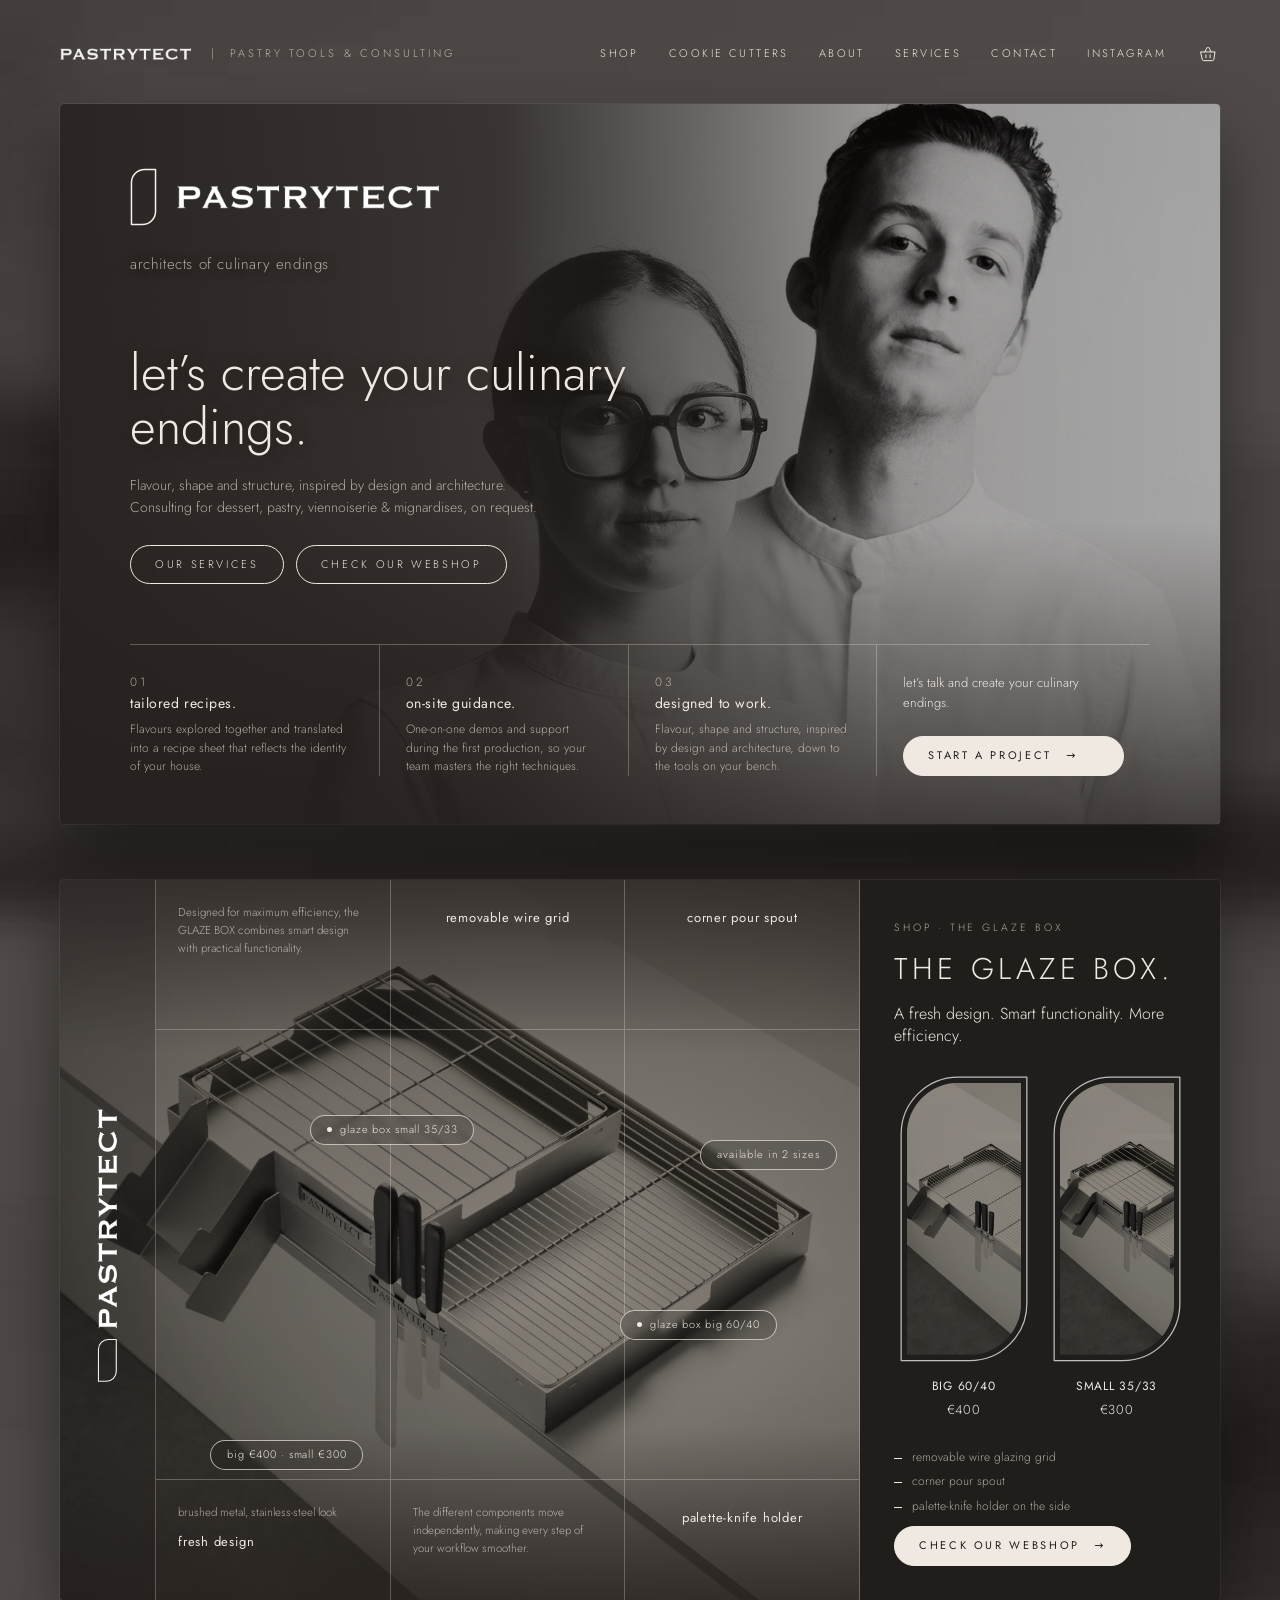
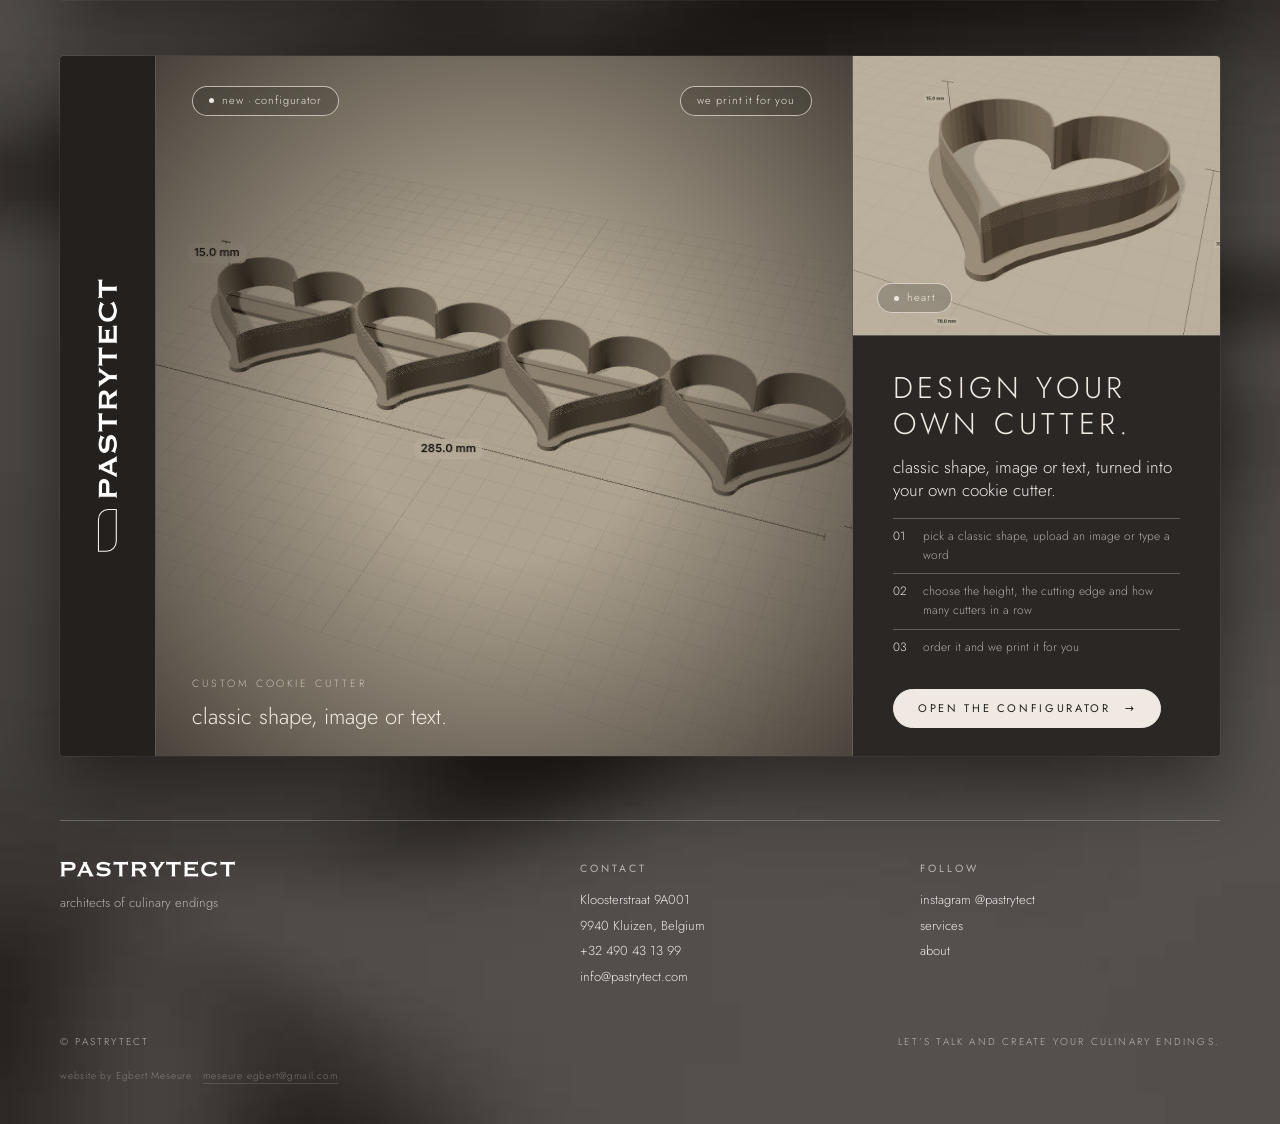
==== commit a94aea53: "Website: check our webshop button" ====
--- a/index.html
+++ b/index.html
@@ -421,7 +421,7 @@
         <p class="tag">architects of culinary endings</p>
         <h1>let’s create your culinary endings.</h1>
         <p class="lede">Flavour, shape and structure, inspired by design and architecture. Consulting for dessert, pastry, viennoiserie &amp; mignardises, on request.</p>
-        <div class="btns"><a class="btn" href="#services">our services</a><a class="btn" href="product.html">shop the glaze box</a></div>
+        <div class="btns"><a class="btn" href="#services">our services</a><a class="btn" href="product.html?v=3">check our webshop</a></div>
       </div>
       <div class="svc" id="services">
         <div><p class="caps mute">01</p><h3>tailored recipes.</h3><p>Flavours explored together and translated into a recipe sheet that reflects the identity of your house.</p></div>
@@ -456,7 +456,7 @@
         <a href="product.html#small"><span class="fw"><svg class="fr" viewBox="-6 -6 112 250" shape-rendering="geometricPrecision" role="img" aria-label="Glaze Box Small 35/33 next to the Big"><g clip-path="url(#symclip)"><rect class="bgr" width="100" height="238"/><use class="ph" href="#ph-small"/></g><path class="rim" d="M-5 243V45A50 50 0 0 1 45 -5H105V193A50 50 0 0 1 55 243Z" vector-effect="non-scaling-stroke"/></svg></span><b>small 35/33</b><span class="pr">€300</span></a>
       </div>
       <ul class="dash"><li>removable wire glazing grid</li><li>corner pour spout</li><li>palette-knife holder on the side</li></ul>
-      <a class="btn solid" href="product.html">shop the glaze box <span aria-hidden="true">→</span></a>
+      <a class="btn solid" href="product.html?v=3">check our webshop <span aria-hidden="true">→</span></a>
     </div>
   </section>
 
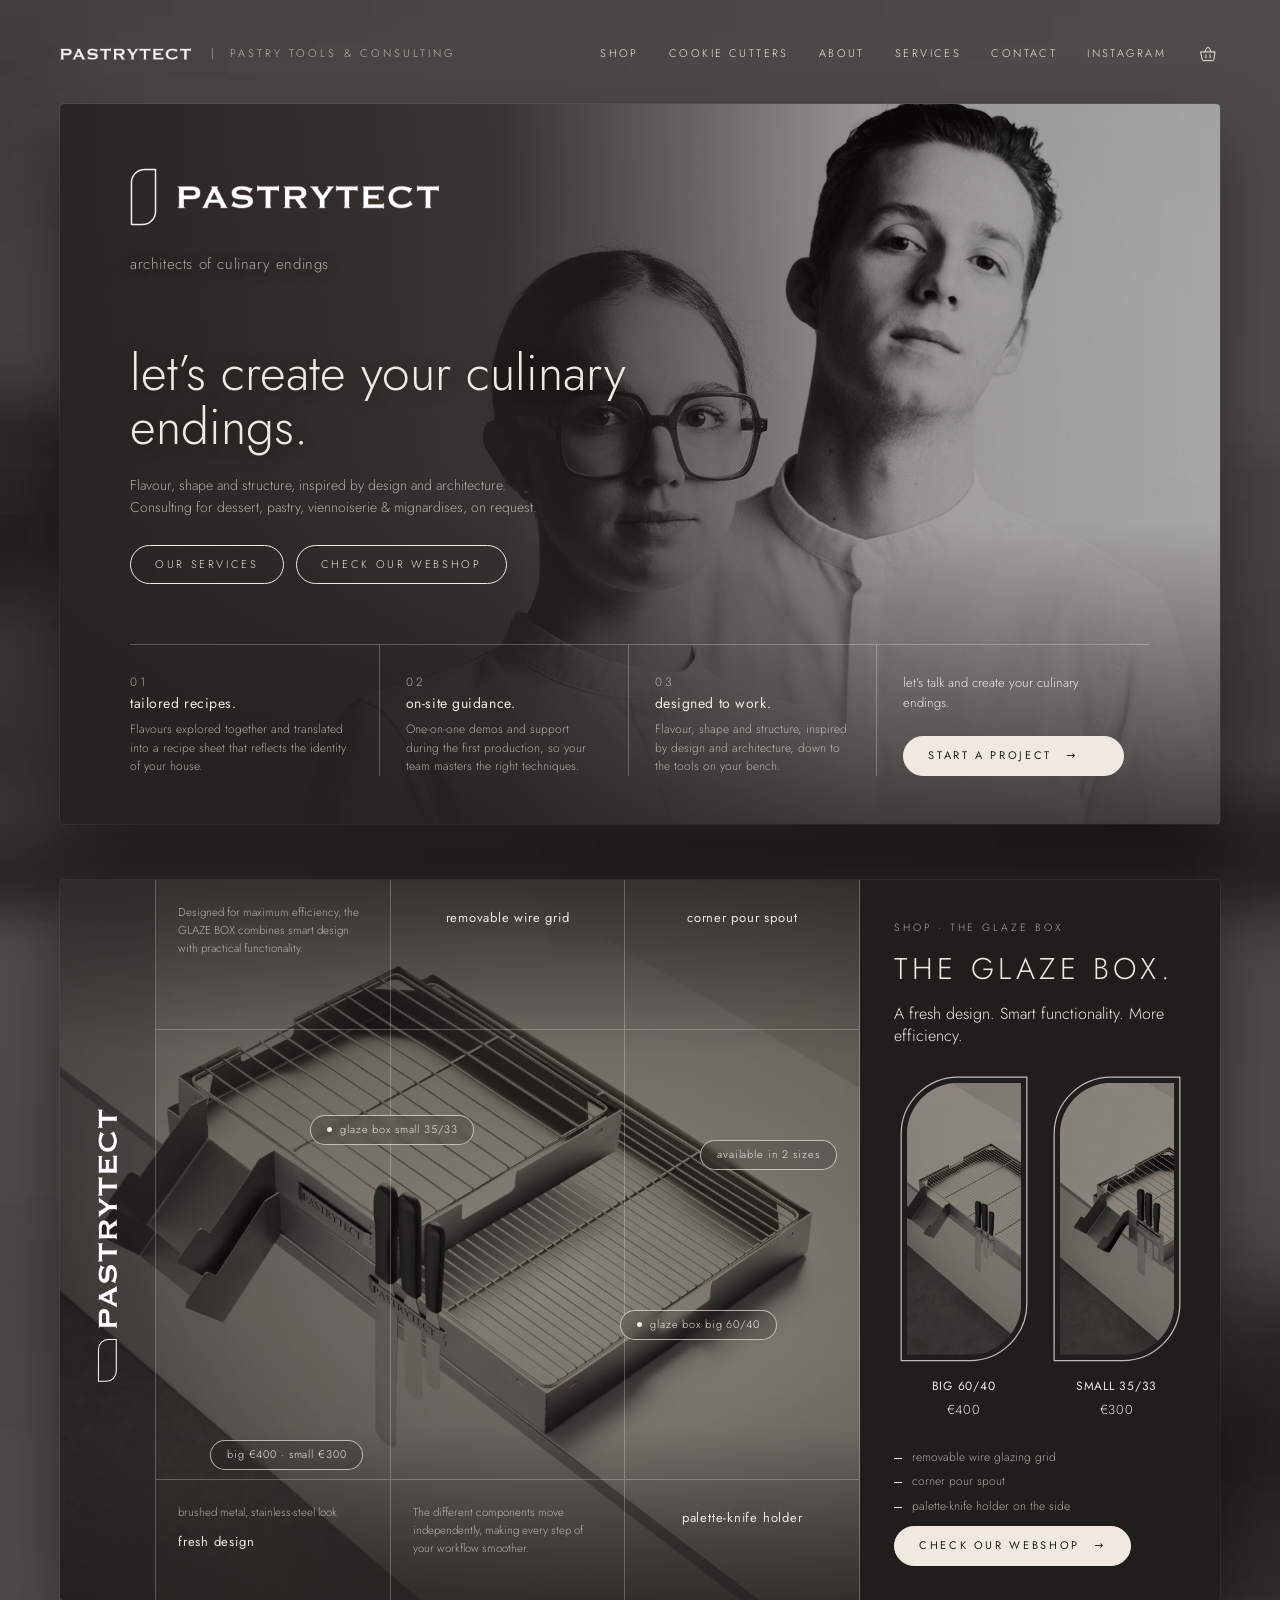
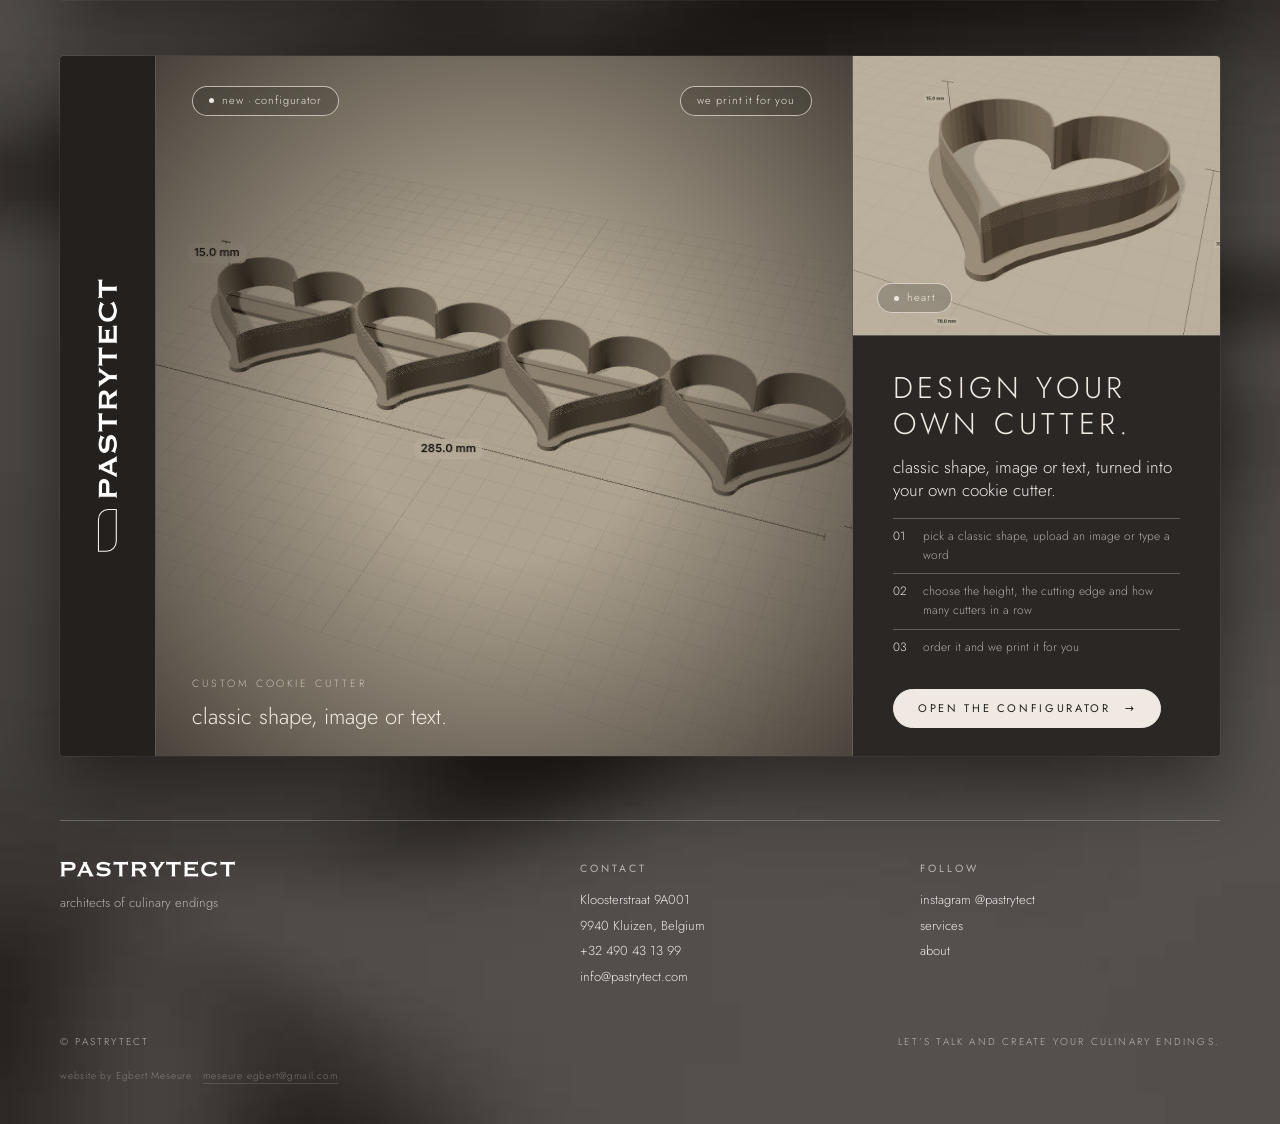
==== commit 6dcb29f0: "Website: retouched small glaze box photo" ====
--- a/index.html
+++ b/index.html
@@ -401,7 +401,7 @@
 }
 @media (prefers-reduced-motion:reduce){.cart-panel,.cart-bg,.cart-toast{transition:none}}
 </style></head><body>
-<svg class="sym-defs" width="0" height="0" aria-hidden="true" focusable="false"><defs><clipPath id="symclip"><path d="M0 238V45A45 45 0 0 1 45 0H100V193A45 45 0 0 1 55 238Z"/></clipPath><clipPath id="symclipf"><path d="M100 238V45A45 45 0 0 0 55 0H0V193A45 45 0 0 0 45 238Z"/></clipPath><image id="ph-big" href="[data-uri]" x="0" y="0" width="100" height="238" preserveAspectRatio="xMidYMid slice"/><image id="ph-small" href="[data-uri]